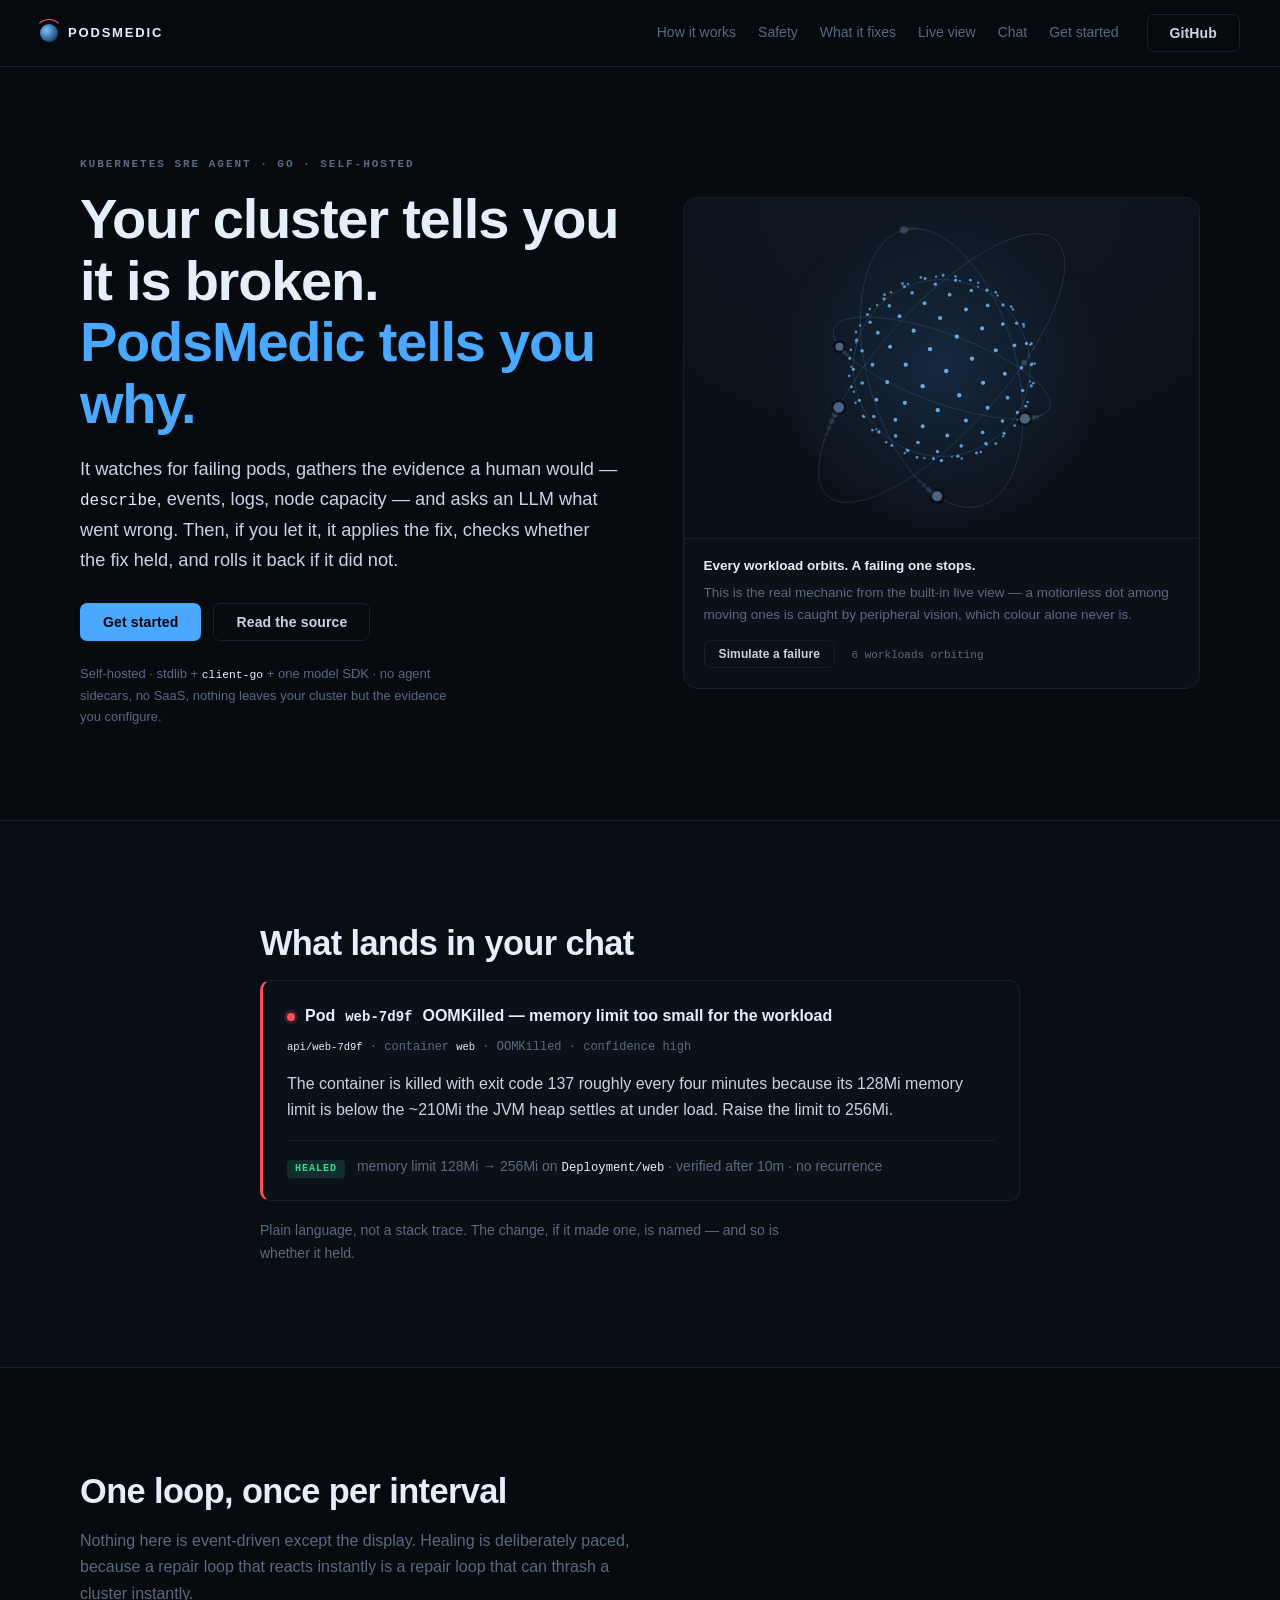
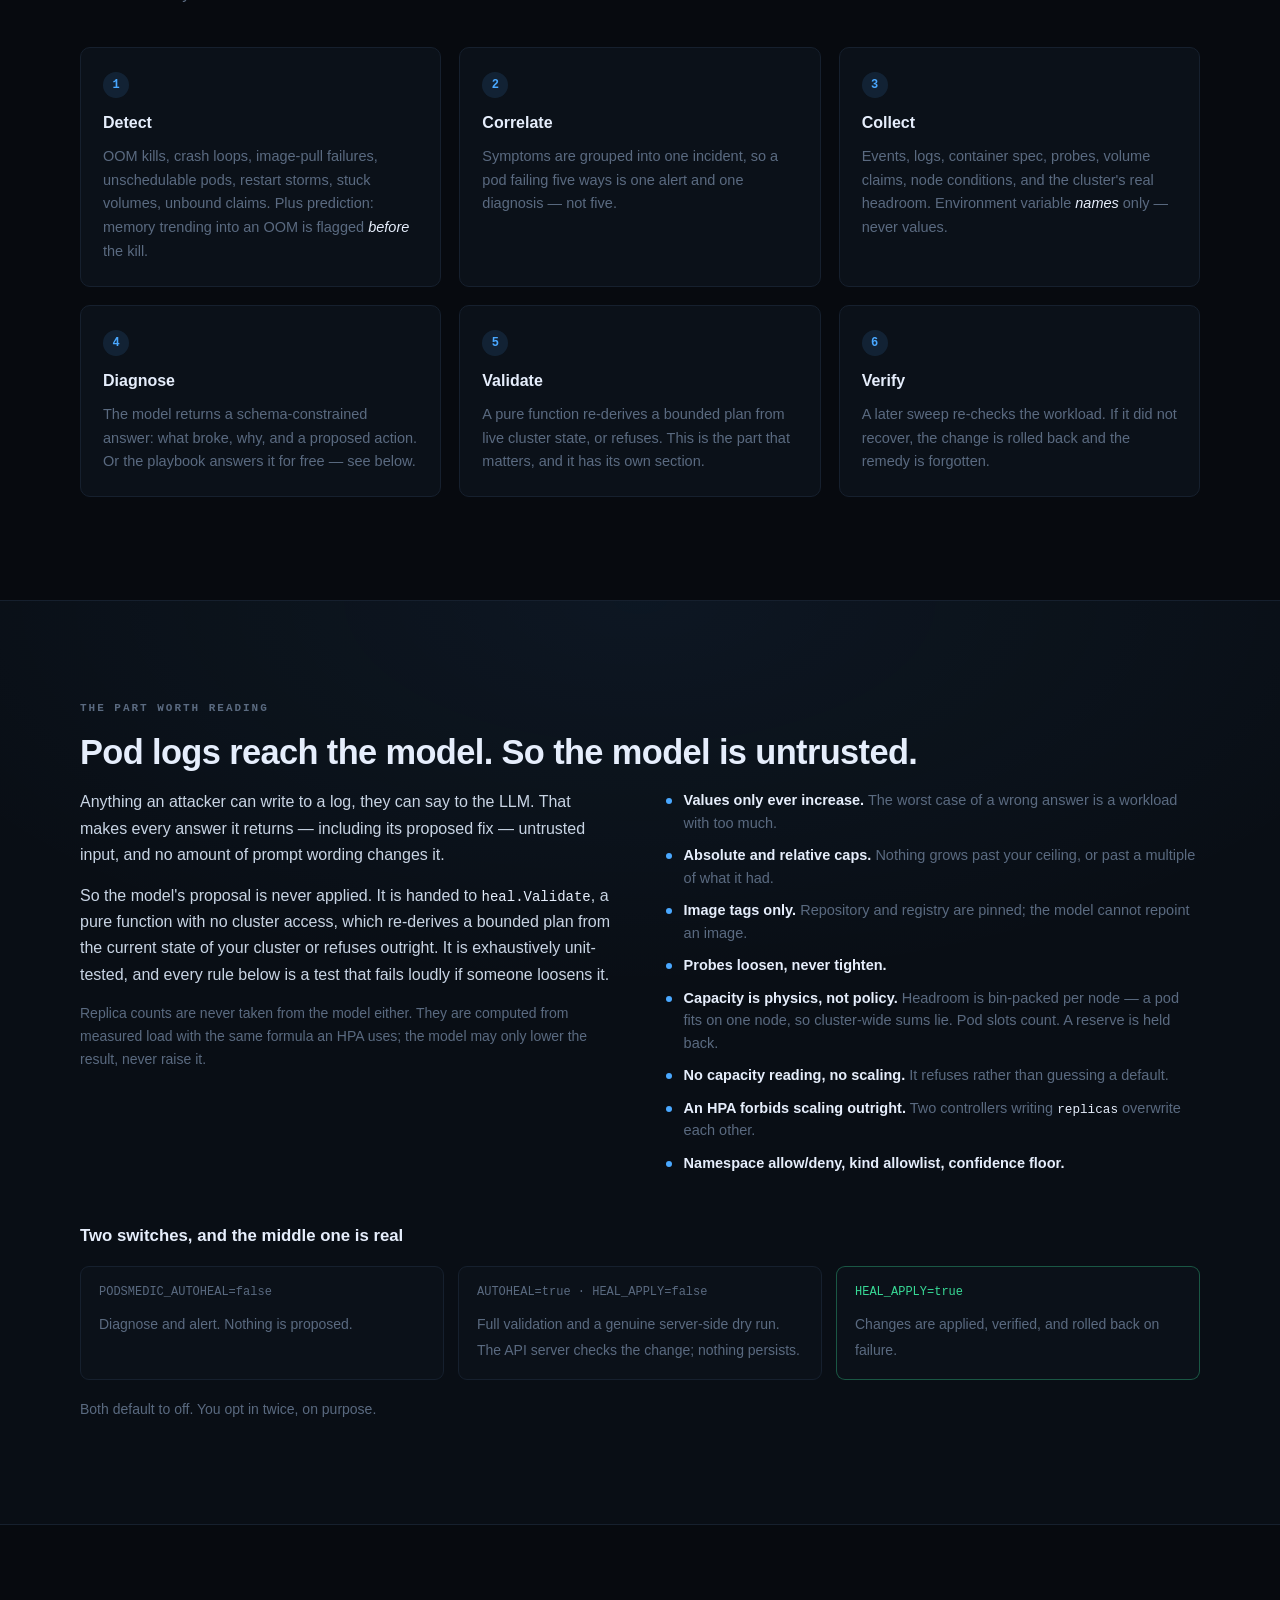
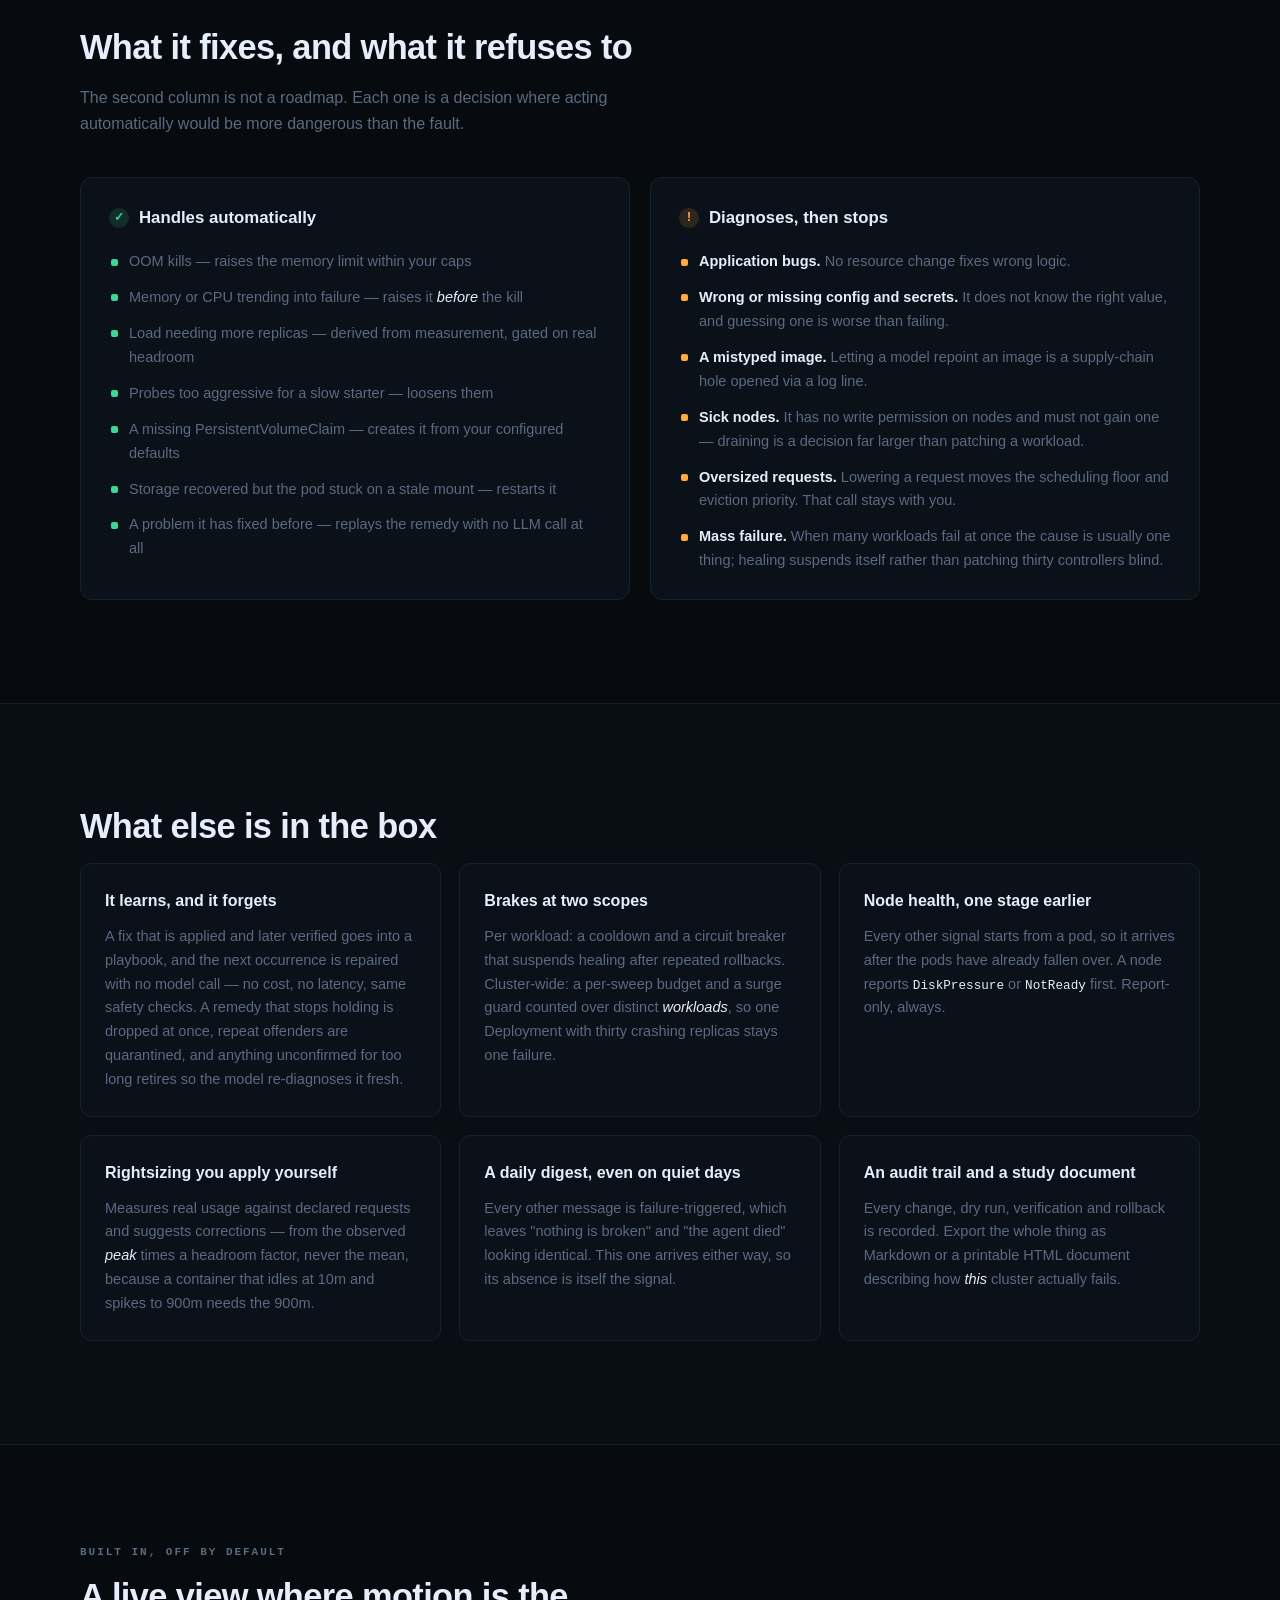
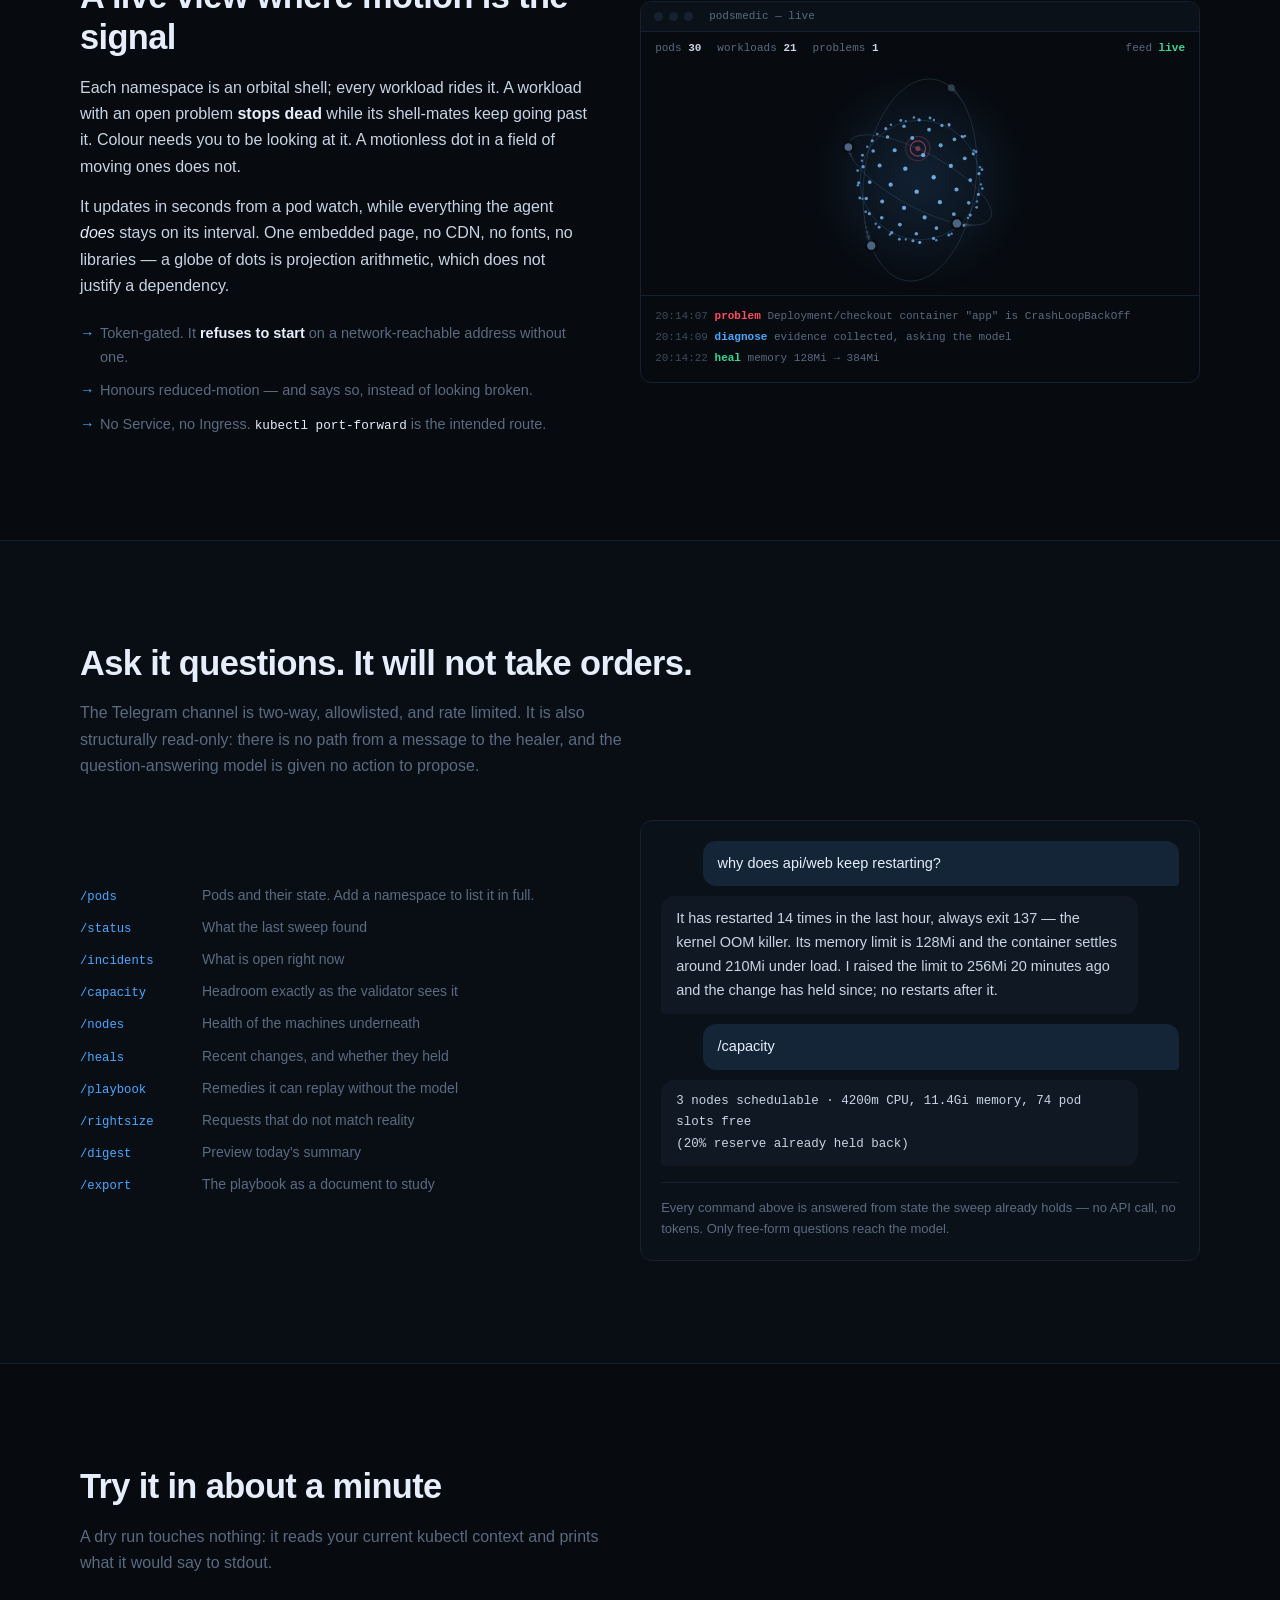
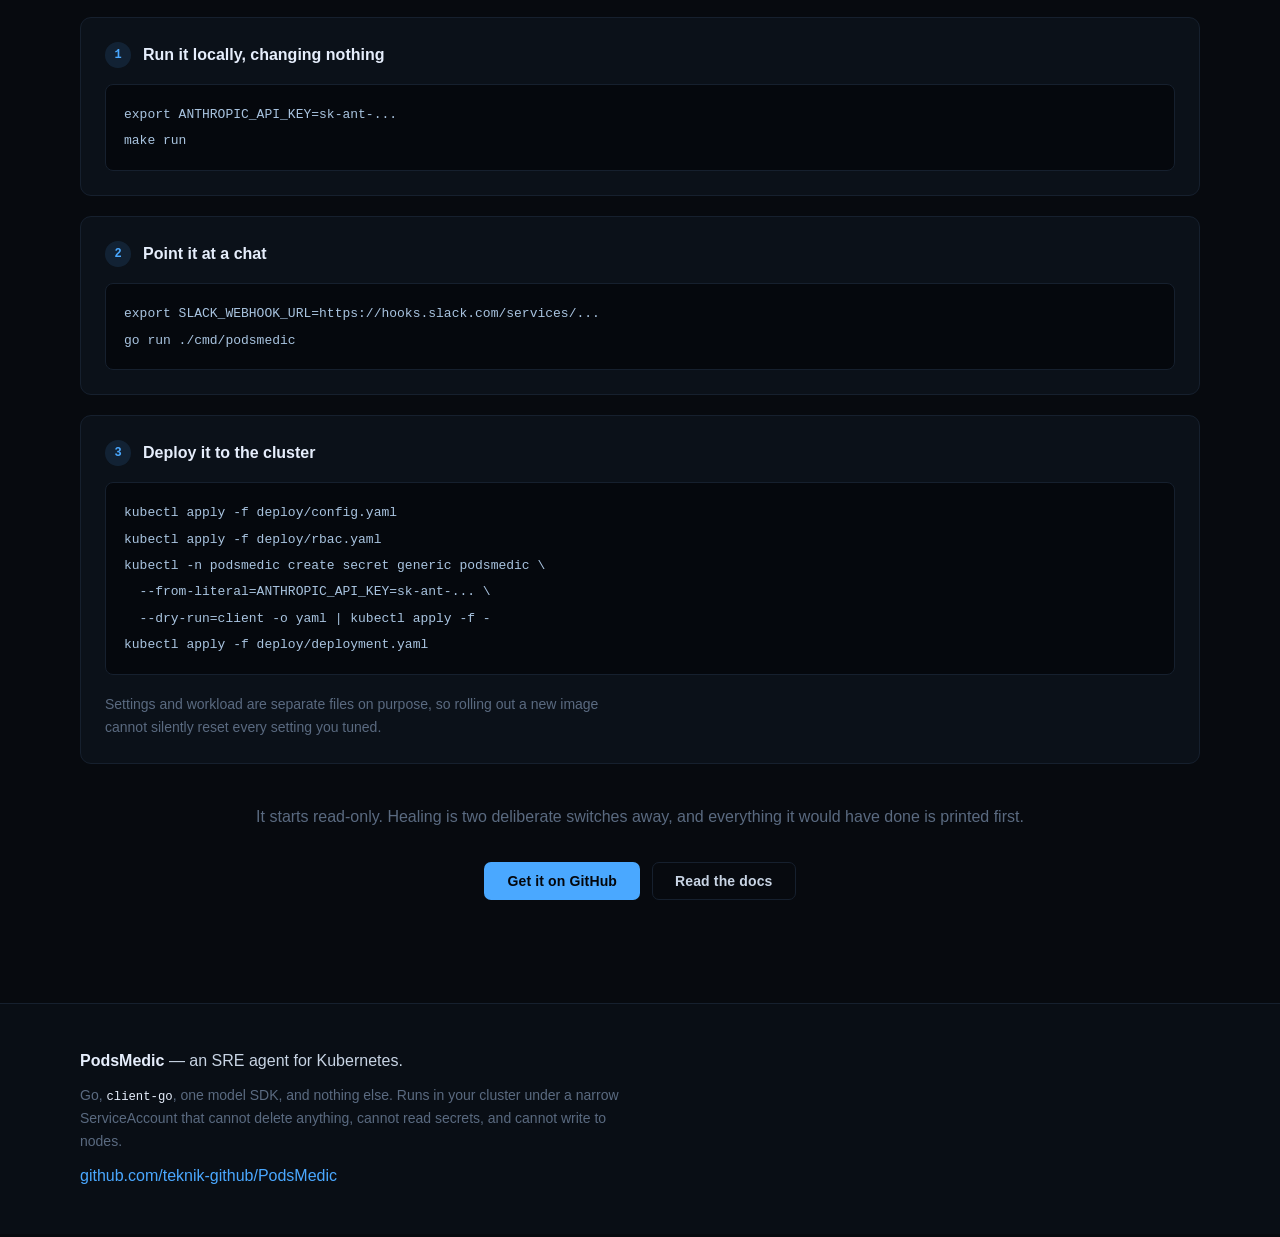
==== docs/index.html @ 03f347d6 "Add a standalone landing page under docs/ Plain index.html + styles.css + app.js. No build step, no " ====
<!doctype html>
<html lang="en">
<head>
<meta charset="utf-8">
<meta name="viewport" content="width=device-width, initial-scale=1">
<title>PodsMedic — an SRE agent that diagnoses and heals failing pods</title>
<meta name="description" content="PodsMedic watches a Kubernetes cluster, gathers the evidence a human would, asks an LLM what went wrong, and applies bounded, verified, reversible fixes — behind a safety boundary that treats every model answer as untrusted input.">
<meta name="color-scheme" content="dark">

<meta property="og:type" content="website">
<meta property="og:title" content="PodsMedic — an SRE agent for Kubernetes">
<meta property="og:description" content="Diagnoses failing pods with an LLM, then applies only the fixes a pure validator can re-derive from live cluster state. Verified, reversible, and bounded by real capacity.">
<meta property="og:url" content="https://github.com/teknik-github/PodsMedic">

<link rel="icon" href="data:image/svg+xml,<svg xmlns='http://www.w3.org/2000/svg' viewBox='0 0 32 32'><circle cx='16' cy='16' r='7' fill='%234aa8ff'/><circle cx='27' cy='9' r='3' fill='%23ff4d5e'/></svg>">
<link rel="stylesheet" href="styles.css">
</head>
<body>

<a class="skip" href="#main">Skip to content</a>

<header class="site" id="top">
  <a class="brand" href="#top" aria-label="PodsMedic home">
    <span class="brand-mark" aria-hidden="true"></span>
    <span class="brand-name">PodsMedic</span>
  </a>
  <nav class="site-nav" aria-label="Sections">
    <a href="#how">How it works</a>
    <a href="#trust">Safety</a>
    <a href="#scope">What it fixes</a>
    <a href="#view">Live view</a>
    <a href="#chat">Chat</a>
    <a href="#start">Get started</a>
  </nav>
  <a class="btn btn-ghost nav-cta" href="https://github.com/teknik-github/PodsMedic">GitHub</a>
  <button class="nav-toggle" id="nav-toggle" aria-expanded="false" aria-controls="site-nav-mobile">
    <span class="sr-only">Menu</span>
    <span class="bars" aria-hidden="true"></span>
  </button>
</header>

<nav class="site-nav-mobile" id="site-nav-mobile" aria-label="Sections" hidden>
  <a href="#how">How it works</a>
  <a href="#trust">Safety</a>
  <a href="#scope">What it fixes</a>
  <a href="#view">Live view</a>
  <a href="#chat">Chat</a>
  <a href="#start">Get started</a>
  <a href="https://github.com/teknik-github/PodsMedic">GitHub</a>
</nav>

<main id="main">

  <!-- ── hero ──────────────────────────────────────────────────────────── -->
  <section class="hero">
    <div class="hero-copy">
      <p class="eyebrow">Kubernetes SRE agent · Go · self-hosted</p>
      <h1>Your cluster tells you it is broken.<br><span class="accent">PodsMedic tells you why.</span></h1>
      <p class="lede">
        It watches for failing pods, gathers the evidence a human would —
        <code>describe</code>, events, logs, node capacity — and asks an LLM what went wrong.
        Then, if you let it, it applies the fix, checks whether the fix held, and rolls it
        back if it did not.
      </p>
      <div class="cta-row">
        <a class="btn btn-primary" href="#start">Get started</a>
        <a class="btn btn-ghost" href="https://github.com/teknik-github/PodsMedic">Read the source</a>
      </div>
      <p class="fineprint">
        Self-hosted · stdlib + <code>client-go</code> + one model SDK · no agent sidecars,
        no SaaS, nothing leaves your cluster but the evidence you configure.
      </p>
    </div>

    <figure class="hero-demo">
      <canvas id="orbit" aria-hidden="true"></canvas>
      <figcaption>
        <p class="demo-caption">
          <strong>Every workload orbits. A failing one stops.</strong>
          This is the real mechanic from the built-in live view — a motionless dot among
          moving ones is caught by peripheral vision, which colour alone never is.
        </p>
        <button class="btn btn-small" id="crash-btn" type="button">Simulate a failure</button>
        <span class="demo-status" id="demo-status" role="status">3 workloads orbiting</span>
      </figcaption>
    </figure>
  </section>

  <!-- ── sample alert ──────────────────────────────────────────────────── -->
  <section class="band" id="alert-band">
    <div class="wrap narrow">
      <h2 class="section-title">What lands in your chat</h2>
      <div class="alert-card reveal">
        <p class="alert-head"><span class="dot" aria-hidden="true"></span>
          Pod <code>web-7d9f</code> OOMKilled — memory limit too small for the workload</p>
        <p class="alert-meta"><code>api/web-7d9f</code> · container <code>web</code> · OOMKilled · confidence high</p>
        <p class="alert-body">
          The container is killed with exit code 137 roughly every four minutes because its
          128Mi memory limit is below the ~210Mi the JVM heap settles at under load.
          Raise the limit to 256Mi.
        </p>
        <p class="alert-action"><span class="tag tag-heal">healed</span>
          memory limit 128Mi → 256Mi on <code>Deployment/web</code> · verified after 10m · no recurrence</p>
      </div>
      <p class="aside">
        Plain language, not a stack trace. The change, if it made one, is named — and so is
        whether it held.
      </p>
    </div>
  </section>

  <!-- ── pipeline ──────────────────────────────────────────────────────── -->
  <section class="wrap" id="how">
    <h2 class="section-title">One loop, once per interval</h2>
    <p class="section-lede">
      Nothing here is event-driven except the display. Healing is deliberately paced, because
      a repair loop that reacts instantly is a repair loop that can thrash a cluster instantly.
    </p>

    <ol class="pipeline">
      <li class="reveal"><span class="step">1</span>
        <h3>Detect</h3>
        <p>OOM kills, crash loops, image-pull failures, unschedulable pods, restart storms,
           stuck volumes, unbound claims. Plus prediction: memory trending into an OOM is
           flagged <em>before</em> the kill.</p></li>
      <li class="reveal"><span class="step">2</span>
        <h3>Correlate</h3>
        <p>Symptoms are grouped into one incident, so a pod failing five ways is one alert
           and one diagnosis — not five.</p></li>
      <li class="reveal"><span class="step">3</span>
        <h3>Collect</h3>
        <p>Events, logs, container spec, probes, volume claims, node conditions, and the
           cluster's real headroom. Environment variable <em>names</em> only — never values.</p></li>
      <li class="reveal"><span class="step">4</span>
        <h3>Diagnose</h3>
        <p>The model returns a schema-constrained answer: what broke, why, and a proposed
           action. Or the playbook answers it for free — see below.</p></li>
      <li class="reveal"><span class="step">5</span>
        <h3>Validate</h3>
        <p>A pure function re-derives a bounded plan from live cluster state, or refuses.
           This is the part that matters, and it has its own section.</p></li>
      <li class="reveal"><span class="step">6</span>
        <h3>Verify</h3>
        <p>A later sweep re-checks the workload. If it did not recover, the change is rolled
           back and the remedy is forgotten.</p></li>
    </ol>
  </section>

  <!-- ── trust boundary ────────────────────────────────────────────────── -->
  <section class="band band-edge" id="trust">
    <div class="wrap">
      <p class="eyebrow">The part worth reading</p>
      <h2 class="section-title">Pod logs reach the model. So the model is untrusted.</h2>
      <div class="split">
        <div>
          <p>
            Anything an attacker can write to a log, they can say to the LLM. That makes every
            answer it returns — including its proposed fix — untrusted input, and no amount of
            prompt wording changes it.
          </p>
          <p>
            So the model's proposal is never applied. It is handed to
            <code>heal.Validate</code>, a pure function with no cluster access, which
            re-derives a bounded plan from the current state of your cluster or refuses
            outright. It is exhaustively unit-tested, and every rule below is a test that
            fails loudly if someone loosens it.
          </p>
          <p class="aside">
            Replica counts are never taken from the model either. They are computed from
            measured load with the same formula an HPA uses; the model may only lower the
            result, never raise it.
          </p>
        </div>
        <ul class="rules">
          <li><b>Values only ever increase.</b> The worst case of a wrong answer is a workload with too much.</li>
          <li><b>Absolute and relative caps.</b> Nothing grows past your ceiling, or past a multiple of what it had.</li>
          <li><b>Image tags only.</b> Repository and registry are pinned; the model cannot repoint an image.</li>
          <li><b>Probes loosen, never tighten.</b></li>
          <li><b>Capacity is physics, not policy.</b> Headroom is bin-packed per node — a pod fits on one node, so cluster-wide sums lie. Pod slots count. A reserve is held back.</li>
          <li><b>No capacity reading, no scaling.</b> It refuses rather than guessing a default.</li>
          <li><b>An HPA forbids scaling outright.</b> Two controllers writing <code>replicas</code> overwrite each other.</li>
          <li><b>Namespace allow/deny, kind allowlist, confidence floor.</b></li>
        </ul>
      </div>

      <div class="switches reveal">
        <h3>Two switches, and the middle one is real</h3>
        <div class="switch-row">
          <div class="switch"><code>PODSMEDIC_AUTOHEAL=false</code><span>Diagnose and alert. Nothing is proposed.</span></div>
          <div class="switch"><code>AUTOHEAL=true · HEAL_APPLY=false</code><span>Full validation and a genuine server-side dry run. The API server checks the change; nothing persists.</span></div>
          <div class="switch on"><code>HEAL_APPLY=true</code><span>Changes are applied, verified, and rolled back on failure.</span></div>
        </div>
        <p class="aside">Both default to off. You opt in twice, on purpose.</p>
      </div>
    </div>
  </section>

  <!-- ── scope ─────────────────────────────────────────────────────────── -->
  <section class="wrap" id="scope">
    <h2 class="section-title">What it fixes, and what it refuses to</h2>
    <p class="section-lede">
      The second column is not a roadmap. Each one is a decision where acting automatically
      would be more dangerous than the fault.
    </p>
    <div class="scope">
      <div class="scope-col reveal">
        <h3><span class="tick" aria-hidden="true"></span>Handles automatically</h3>
        <ul>
          <li>OOM kills — raises the memory limit within your caps</li>
          <li>Memory or CPU trending into failure — raises it <em>before</em> the kill</li>
          <li>Load needing more replicas — derived from measurement, gated on real headroom</li>
          <li>Probes too aggressive for a slow starter — loosens them</li>
          <li>A missing PersistentVolumeClaim — creates it from your configured defaults</li>
          <li>Storage recovered but the pod stuck on a stale mount — restarts it</li>
          <li>A problem it has fixed before — replays the remedy with no LLM call at all</li>
        </ul>
      </div>
      <div class="scope-col reveal">
        <h3><span class="cross" aria-hidden="true"></span>Diagnoses, then stops</h3>
        <ul>
          <li><b>Application bugs.</b> No resource change fixes wrong logic.</li>
          <li><b>Wrong or missing config and secrets.</b> It does not know the right value, and guessing one is worse than failing.</li>
          <li><b>A mistyped image.</b> Letting a model repoint an image is a supply-chain hole opened via a log line.</li>
          <li><b>Sick nodes.</b> It has no write permission on nodes and must not gain one — draining is a decision far larger than patching a workload.</li>
          <li><b>Oversized requests.</b> Lowering a request moves the scheduling floor and eviction priority. That call stays with you.</li>
          <li><b>Mass failure.</b> When many workloads fail at once the cause is usually one thing; healing suspends itself rather than patching thirty controllers blind.</li>
        </ul>
      </div>
    </div>
  </section>

  <!-- ── features ──────────────────────────────────────────────────────── -->
  <section class="band" id="features">
    <div class="wrap">
      <h2 class="section-title">What else is in the box</h2>
      <div class="grid">
        <article class="card reveal">
          <h3>It learns, and it forgets</h3>
          <p>A fix that is applied and later verified goes into a playbook, and the next
             occurrence is repaired with no model call — no cost, no latency, same safety
             checks. A remedy that stops holding is dropped at once, repeat offenders are
             quarantined, and anything unconfirmed for too long retires so the model
             re-diagnoses it fresh.</p>
        </article>
        <article class="card reveal">
          <h3>Brakes at two scopes</h3>
          <p>Per workload: a cooldown and a circuit breaker that suspends healing after
             repeated rollbacks. Cluster-wide: a per-sweep budget and a surge guard counted
             over distinct <em>workloads</em>, so one Deployment with thirty crashing replicas
             stays one failure.</p>
        </article>
        <article class="card reveal">
          <h3>Node health, one stage earlier</h3>
          <p>Every other signal starts from a pod, so it arrives after the pods have already
             fallen over. A node reports <code>DiskPressure</code> or <code>NotReady</code>
             first. Report-only, always.</p>
        </article>
        <article class="card reveal">
          <h3>Rightsizing you apply yourself</h3>
          <p>Measures real usage against declared requests and suggests corrections — from the
             observed <em>peak</em> times a headroom factor, never the mean, because a container
             that idles at 10m and spikes to 900m needs the 900m.</p>
        </article>
        <article class="card reveal">
          <h3>A daily digest, even on quiet days</h3>
          <p>Every other message is failure-triggered, which leaves "nothing is broken" and
             "the agent died" looking identical. This one arrives either way, so its absence
             is itself the signal.</p>
        </article>
        <article class="card reveal">
          <h3>An audit trail and a study document</h3>
          <p>Every change, dry run, verification and rollback is recorded. Export the whole
             thing as Markdown or a printable HTML document describing how <em>this</em>
             cluster actually fails.</p>
        </article>
      </div>
    </div>
  </section>

  <!-- ── live view ─────────────────────────────────────────────────────── -->
  <section class="wrap" id="view">
    <div class="split split-wide">
      <div>
        <p class="eyebrow">Built in, off by default</p>
        <h2 class="section-title">A live view where motion is the signal</h2>
        <p>
          Each namespace is an orbital shell; every workload rides it. A workload with an open
          problem <b>stops dead</b> while its shell-mates keep going past it. Colour needs you
          to be looking at it. A motionless dot in a field of moving ones does not.
        </p>
        <p>
          It updates in seconds from a pod watch, while everything the agent <em>does</em> stays
          on its interval. One embedded page, no CDN, no fonts, no libraries — a globe of dots
          is projection arithmetic, which does not justify a dependency.
        </p>
        <ul class="ticks">
          <li>Token-gated. It <b>refuses to start</b> on a network-reachable address without one.</li>
          <li>Honours reduced-motion — and says so, instead of looking broken.</li>
          <li>No Service, no Ingress. <code>kubectl port-forward</code> is the intended route.</li>
        </ul>
      </div>
      <div class="view-shot reveal" aria-hidden="true">
        <div class="shot-chrome"><span></span><span></span><span></span>
          <em>podsmedic — live</em></div>
        <div class="shot-body">
          <div class="shot-stats">
            <span>pods <b>30</b></span><span>workloads <b>21</b></span>
            <span>problems <b>1</b></span><span class="shot-live">feed <b>live</b></span>
          </div>
          <canvas id="orbit-shot"></canvas>
          <div class="shot-feed">
            <div><i>20:14:07</i> <b class="c-problem">problem</b> Deployment/checkout container "app" is CrashLoopBackOff</div>
            <div><i>20:14:09</i> <b class="c-diagnose">diagnose</b> evidence collected, asking the model</div>
            <div><i>20:14:22</i> <b class="c-heal">heal</b> memory 128Mi → 384Mi</div>
          </div>
        </div>
      </div>
    </div>
  </section>

  <!-- ── chat ──────────────────────────────────────────────────────────── -->
  <section class="band" id="chat">
    <div class="wrap">
      <h2 class="section-title">Ask it questions. It will not take orders.</h2>
      <p class="section-lede">
        The Telegram channel is two-way, allowlisted, and rate limited. It is also
        structurally read-only: there is no path from a message to the healer, and the
        question-answering model is given no action to propose.
      </p>
      <div class="split split-wide">
        <ul class="commands">
          <li><code>/pods</code><span>Pods and their state. Add a namespace to list it in full.</span></li>
          <li><code>/status</code><span>What the last sweep found</span></li>
          <li><code>/incidents</code><span>What is open right now</span></li>
          <li><code>/capacity</code><span>Headroom exactly as the validator sees it</span></li>
          <li><code>/nodes</code><span>Health of the machines underneath</span></li>
          <li><code>/heals</code><span>Recent changes, and whether they held</span></li>
          <li><code>/playbook</code><span>Remedies it can replay without the model</span></li>
          <li><code>/rightsize</code><span>Requests that do not match reality</span></li>
          <li><code>/digest</code><span>Preview today's summary</span></li>
          <li><code>/export</code><span>The playbook as a document to study</span></li>
        </ul>
        <div class="chat-demo reveal">
          <div class="msg out">why does api/web keep restarting?</div>
          <div class="msg in">
            It has restarted 14 times in the last hour, always exit 137 — the kernel OOM
            killer. Its memory limit is 128Mi and the container settles around 210Mi under
            load. I raised the limit to 256Mi 20 minutes ago and the change has held since;
            no restarts after it.
          </div>
          <div class="msg out">/capacity</div>
          <div class="msg in mono">
            3 nodes schedulable · 4200m CPU, 11.4Gi memory, 74 pod slots free<br>
            (20% reserve already held back)
          </div>
          <p class="chat-note">Every command above is answered from state the sweep already
            holds — no API call, no tokens. Only free-form questions reach the model.</p>
        </div>
      </div>
    </div>
  </section>

  <!-- ── quickstart ────────────────────────────────────────────────────── -->
  <section class="wrap" id="start">
    <h2 class="section-title">Try it in about a minute</h2>
    <p class="section-lede">
      A dry run touches nothing: it reads your current kubectl context and prints what it
      would say to stdout.
    </p>

    <div class="steps">
      <div class="step-card reveal">
        <h3><span class="step">1</span>Run it locally, changing nothing</h3>
        <div class="code"><pre><code>export ANTHROPIC_API_KEY=sk-ant-...
make run</code></pre><button class="copy" type="button">Copy</button></div>
      </div>

      <div class="step-card reveal">
        <h3><span class="step">2</span>Point it at a chat</h3>
        <div class="code"><pre><code>export SLACK_WEBHOOK_URL=https://hooks.slack.com/services/...
go run ./cmd/podsmedic</code></pre><button class="copy" type="button">Copy</button></div>
      </div>

      <div class="step-card reveal">
        <h3><span class="step">3</span>Deploy it to the cluster</h3>
        <div class="code"><pre><code>kubectl apply -f deploy/config.yaml
kubectl apply -f deploy/rbac.yaml
kubectl -n podsmedic create secret generic podsmedic \
  --from-literal=ANTHROPIC_API_KEY=sk-ant-... \
  --dry-run=client -o yaml | kubectl apply -f -
kubectl apply -f deploy/deployment.yaml</code></pre><button class="copy" type="button">Copy</button></div>
        <p class="aside">
          Settings and workload are separate files on purpose, so rolling out a new image
          cannot silently reset every setting you tuned.
        </p>
      </div>
    </div>

    <p class="closing">
      It starts read-only. Healing is two deliberate switches away, and everything it would
      have done is printed first.
    </p>
    <div class="cta-row center">
      <a class="btn btn-primary" href="https://github.com/teknik-github/PodsMedic">Get it on GitHub</a>
      <a class="btn btn-ghost" href="https://github.com/teknik-github/PodsMedic#readme">Read the docs</a>
    </div>
  </section>
</main>

<footer class="site-footer">
  <div class="wrap footer-inner">
    <p><b>PodsMedic</b> — an SRE agent for Kubernetes.</p>
    <p class="dim">
      Go, <code>client-go</code>, one model SDK, and nothing else. Runs in your cluster under a
      narrow ServiceAccount that cannot delete anything, cannot read secrets, and cannot write
      to nodes.
    </p>
    <p><a href="https://github.com/teknik-github/PodsMedic">github.com/teknik-github/PodsMedic</a></p>
  </div>
</footer>

<script src="app.js"></script>
</body>
</html>
---- docs/styles.css ----
/* PodsMedic — landing page.
 *
 * The palette is lifted from the product's own live view rather than invented
 * for marketing: the page and the thing it describes should look like the same
 * object. Colours carry meaning there (red = failing, green = healed, blue =
 * podsmedic acting), so they carry the same meaning here.
 *
 * No web fonts and no external anything. The project's own stance is that a
 * page should fetch nothing, and a landing page that breaks behind a corporate
 * proxy promotes nothing. */

:root {
  --bg:        #070a0f;
  --bg-raised: #0b1119;
  --bg-band:   #090e15;
  --ink:       #c8d4e4;
  --ink-bright:#e6eefc;
  --dim:       #5a6a80;
  --rule:      #16202e;

  --problem:  #ff4d5e;
  --restart:  #ffab3d;
  --recovery: #38d996;
  --diagnose: #4aa8ff;

  --mono: ui-monospace, SFMono-Regular, Menlo, Consolas, "Liberation Mono", monospace;
  --sans: -apple-system, BlinkMacSystemFont, "Segoe UI", Roboto, Helvetica, Arial, sans-serif;

  --wrap: 1120px;
  --gap: clamp(56px, 8vw, 104px);
}

*, *::before, *::after { box-sizing: border-box; }
* { margin: 0; }

html { scroll-behavior: smooth; scroll-padding-top: 84px; }
@media (prefers-reduced-motion: reduce) {
  html { scroll-behavior: auto; }
  *, *::before, *::after {
    animation-duration: .001ms !important;
    transition-duration: .001ms !important;
  }
}

body {
  background: var(--bg);
  color: var(--ink);
  font: 16px/1.65 var(--sans);
  -webkit-font-smoothing: antialiased;
  overflow-x: hidden;
}

a { color: var(--diagnose); text-decoration: none; }
a:hover { text-decoration: underline; }
code { font-family: var(--mono); font-size: .875em; color: var(--ink-bright); }
b, strong { color: var(--ink-bright); font-weight: 600; }
em { color: var(--ink-bright); font-style: italic; }

:focus-visible { outline: 2px solid var(--diagnose); outline-offset: 3px; border-radius: 3px; }

.sr-only, .skip {
  position: absolute; width: 1px; height: 1px; overflow: hidden;
  clip: rect(0 0 0 0); white-space: nowrap;
}
.skip:focus {
  position: fixed; top: 10px; left: 10px; width: auto; height: auto; clip: auto;
  background: var(--diagnose); color: #04070c; padding: 10px 16px; border-radius: 6px; z-index: 100;
}

/* A grid or flex item defaults to min-width:auto, which means "never shrink
   below my content's intrinsic width". One <pre> holding a long kubectl command
   is therefore enough to push the whole page sideways — measured at 390px wide,
   the step cards were 564px and the document scrolled 194px horizontally. */
.steps > *, .split > *, .grid > *, .scope > *, .pipeline > li,
.switch-row > *, .hero > * { min-width: 0; }

.wrap { width: min(var(--wrap), 100% - 2.5rem); margin-inline: auto; }
.wrap.narrow { max-width: 760px; }
main > section { padding-block: var(--gap); }

/* ── header ─────────────────────────────────────────────────────────────── */
.site {
  position: sticky; top: 0; z-index: 50;
  display: flex; align-items: center; gap: 28px;
  padding: 14px clamp(1.25rem, 4vw, 2.5rem);
  background: rgba(7, 10, 15, .82);
  backdrop-filter: blur(12px);
  border-bottom: 1px solid var(--rule);
}
.brand { display: flex; align-items: center; gap: 10px; color: var(--ink-bright); }
.brand:hover { text-decoration: none; }
.brand-name { font-weight: 600; letter-spacing: .14em; text-transform: uppercase; font-size: 13px; }
.brand-mark {
  width: 18px; height: 18px; border-radius: 50%; position: relative;
  background: radial-gradient(circle at 35% 35%, #7ec4ff, #1c4a7a 70%);
}
/* One orbiting particle in the logo. It is the product's whole idea in 18px. */
.brand-mark::after {
  content: ""; position: absolute; inset: -5px;
  border-radius: 50%; border: 1px solid transparent; border-top-color: var(--problem);
  animation: spin 3.2s linear infinite;
}
@keyframes spin { to { transform: rotate(360deg); } }

.site-nav { display: flex; gap: 22px; margin-left: auto; font-size: 14px; }
.site-nav a { color: var(--dim); }
.site-nav a:hover { color: var(--ink-bright); text-decoration: none; }
.nav-cta { padding: 7px 16px; font-size: 13px; }

.nav-toggle {
  display: none; margin-left: auto; background: none; border: 0; cursor: pointer;
  padding: 8px; color: var(--ink);
}
.bars, .bars::before, .bars::after {
  display: block; width: 20px; height: 2px; background: currentColor; border-radius: 2px;
}
.bars { position: relative; }
.bars::before, .bars::after { content: ""; position: absolute; }
.bars::before { top: -6px; } .bars::after { top: 6px; }

.site-nav-mobile {
  display: none; flex-direction: column; gap: 2px; padding: 8px clamp(1.25rem, 4vw, 2.5rem) 16px;
  border-bottom: 1px solid var(--rule); background: var(--bg-raised);
  position: sticky; top: 57px; z-index: 49;
}
.site-nav-mobile a { color: var(--ink); padding: 10px 0; border-bottom: 1px solid var(--rule); }
.site-nav-mobile a:last-child { border-bottom: 0; }

@media (max-width: 860px) {
  .site-nav, .nav-cta { display: none; }
  .nav-toggle { display: block; }
  .site-nav-mobile:not([hidden]) { display: flex; }
}

/* ── buttons ────────────────────────────────────────────────────────────── */
.btn {
  display: inline-block; padding: 11px 22px; border-radius: 7px;
  font: 600 14px/1 var(--sans); letter-spacing: .01em; cursor: pointer;
  border: 1px solid transparent; transition: transform .15s ease, background .15s ease, border-color .15s ease;
}
.btn:hover { text-decoration: none; transform: translateY(-1px); }
.btn-primary { background: var(--diagnose); color: #04070c; }
.btn-primary:hover { background: #6bb9ff; }
.btn-ghost { border-color: var(--rule); color: var(--ink); background: transparent; }
.btn-ghost:hover { border-color: var(--dim); color: var(--ink-bright); }
.btn-small { padding: 7px 14px; font-size: 12px; border: 1px solid var(--rule); color: var(--ink); background: transparent; }
.btn-small:hover { border-color: var(--dim); color: var(--ink-bright); }

.cta-row { display: flex; flex-wrap: wrap; gap: 12px; margin-top: 28px; }
.cta-row.center { justify-content: center; margin-top: 32px; }

/* ── typography helpers ─────────────────────────────────────────────────── */
.eyebrow {
  font: 600 11px/1 var(--mono); letter-spacing: .18em; text-transform: uppercase;
  color: var(--dim); margin-bottom: 18px;
}
h1 {
  font-size: clamp(2.1rem, 5.2vw, 3.5rem); line-height: 1.1;
  letter-spacing: -.022em; font-weight: 650; color: var(--ink-bright);
}
h1 .accent { color: var(--diagnose); }
.section-title {
  font-size: clamp(1.5rem, 3.2vw, 2.15rem); line-height: 1.2;
  letter-spacing: -.018em; font-weight: 640; color: var(--ink-bright); margin-bottom: 16px;
}
.section-lede { color: var(--dim); max-width: 62ch; margin-bottom: 40px; }
.lede { font-size: clamp(1rem, 1.6vw, 1.14rem); color: var(--ink); max-width: 56ch; margin-top: 20px; }
.aside { color: var(--dim); font-size: 14px; margin-top: 18px; max-width: 68ch; }
.fineprint { color: var(--dim); font-size: 13px; margin-top: 22px; max-width: 54ch; }
.closing { text-align: center; color: var(--dim); margin-top: 40px; }

/* ── hero ───────────────────────────────────────────────────────────────── */
.hero {
  display: grid; grid-template-columns: 1.02fr .98fr; gap: clamp(32px, 5vw, 64px);
  align-items: center;
  width: min(var(--wrap), 100% - 2.5rem); margin-inline: auto;
  padding-block: clamp(48px, 8vw, 92px);
}
@media (max-width: 940px) { .hero { grid-template-columns: 1fr; } }

.hero-demo {
  position: relative; border: 1px solid var(--rule); border-radius: 14px;
  background: radial-gradient(120% 90% at 50% 0%, #0d1620 0%, var(--bg-raised) 62%);
  overflow: hidden;
}
#orbit { display: block; width: 100%; height: 340px; }
.hero-demo figcaption { padding: 0 20px 20px; border-top: 1px solid var(--rule); padding-top: 16px; }
.demo-caption { font-size: 13.5px; color: var(--dim); margin-bottom: 14px; }
.demo-caption strong { display: block; color: var(--ink-bright); margin-bottom: 4px; }
.demo-status { font: 11px/1 var(--mono); color: var(--dim); margin-left: 12px; }

/* ── bands ──────────────────────────────────────────────────────────────── */
.band { background: var(--bg-band); border-block: 1px solid var(--rule); }
.band-edge { background:
  radial-gradient(90% 60% at 50% 0%, rgba(74,168,255,.06), transparent 70%), var(--bg-band); }

/* ── alert card ─────────────────────────────────────────────────────────── */
.alert-card {
  background: var(--bg-raised); border: 1px solid var(--rule);
  border-left: 3px solid var(--problem); border-radius: 10px; padding: 22px 24px;
}
.alert-head { font-weight: 600; color: var(--ink-bright); display: flex; gap: 10px; align-items: baseline; }
.alert-head .dot {
  width: 8px; height: 8px; border-radius: 50%; background: var(--problem); flex: none;
  box-shadow: 0 0 0 3px rgba(255,77,94,.18);
}
.alert-meta { font: 12px/1.6 var(--mono); color: var(--dim); margin: 8px 0 14px; }
.alert-body { color: var(--ink); }
.alert-action {
  margin-top: 16px; padding-top: 14px; border-top: 1px solid var(--rule);
  font-size: 14px; color: var(--dim);
}
.tag {
  display: inline-block; font: 600 10px/1 var(--mono); letter-spacing: .1em;
  text-transform: uppercase; padding: 4px 8px; border-radius: 4px; margin-right: 8px;
}
.tag-heal { background: rgba(56,217,150,.14); color: var(--recovery); }

/* ── pipeline ───────────────────────────────────────────────────────────── */
.pipeline { list-style: none; padding: 0; display: grid; gap: 18px; grid-template-columns: repeat(3, 1fr); }
@media (max-width: 900px) { .pipeline { grid-template-columns: repeat(2, 1fr); } }
@media (max-width: 620px) { .pipeline { grid-template-columns: 1fr; } }
.pipeline li {
  background: var(--bg-raised); border: 1px solid var(--rule); border-radius: 10px;
  padding: 22px; position: relative;
}
.pipeline h3 { font-size: 1rem; color: var(--ink-bright); margin: 12px 0 8px; }
.pipeline p { font-size: 14.5px; color: var(--dim); }
.step {
  display: inline-grid; place-items: center; width: 26px; height: 26px; border-radius: 50%;
  background: rgba(74,168,255,.12); color: var(--diagnose);
  font: 600 12px/1 var(--mono);
}

/* ── split layouts ──────────────────────────────────────────────────────── */
.split { display: grid; grid-template-columns: 1fr 1fr; gap: clamp(28px, 4vw, 56px); align-items: start; }
.split-wide { grid-template-columns: 1fr 1.1fr; align-items: center; }
@media (max-width: 900px) { .split, .split-wide { grid-template-columns: 1fr; } }
.split p + p { margin-top: 14px; }

.rules { list-style: none; padding: 0; display: grid; gap: 10px; }
.rules li {
  font-size: 14.5px; color: var(--dim); padding-left: 18px; position: relative; line-height: 1.55;
}
.rules li::before {
  content: ""; position: absolute; left: 0; top: .62em;
  width: 6px; height: 6px; border-radius: 50%; background: var(--diagnose);
}

.switches { margin-top: 48px; }
.switches h3 { font-size: 1.05rem; color: var(--ink-bright); margin-bottom: 16px; }
.switch-row { display: grid; grid-template-columns: repeat(3, 1fr); gap: 14px; }
@media (max-width: 820px) { .switch-row { grid-template-columns: 1fr; } }
.switch {
  border: 1px solid var(--rule); border-radius: 9px; padding: 16px 18px; background: var(--bg-raised);
}
.switch code { display: block; color: var(--dim); font-size: 12px; margin-bottom: 8px; word-break: break-word; }
.switch span { font-size: 14px; color: var(--dim); }
.switch.on { border-color: rgba(56,217,150,.35); }
.switch.on code { color: var(--recovery); }

/* ── scope ──────────────────────────────────────────────────────────────── */
.scope { display: grid; grid-template-columns: 1fr 1fr; gap: 20px; }
@media (max-width: 900px) { .scope { grid-template-columns: 1fr; } }
.scope-col { background: var(--bg-raised); border: 1px solid var(--rule); border-radius: 12px; padding: 26px 28px; }
.scope-col h3 { display: flex; align-items: center; gap: 10px; font-size: 1.05rem; color: var(--ink-bright); margin-bottom: 18px; }
.scope-col ul { list-style: none; padding: 0; display: grid; gap: 12px; }
.scope-col li { font-size: 14.5px; color: var(--dim); padding-left: 20px; position: relative; }
.scope-col li::before { content: ""; position: absolute; left: 2px; top: .58em; width: 7px; height: 7px; border-radius: 2px; }
.scope-col:first-child li::before { background: var(--recovery); }
.scope-col:last-child  li::before { background: var(--restart); }
.tick, .cross { width: 20px; height: 20px; border-radius: 50%; display: inline-grid; place-items: center; flex: none; position: relative; }
.tick  { background: rgba(56,217,150,.14); }
.cross { background: rgba(255,171,61,.14); }
.tick::before  { content: "✓"; color: var(--recovery); font-size: 12px; }
.cross::before { content: "!"; color: var(--restart); font-size: 12px; font-weight: 700; }

/* ── feature grid ───────────────────────────────────────────────────────── */
.grid { display: grid; grid-template-columns: repeat(3, 1fr); gap: 18px; }
@media (max-width: 940px) { .grid { grid-template-columns: repeat(2, 1fr); } }
@media (max-width: 640px) { .grid { grid-template-columns: 1fr; } }
.card {
  background: var(--bg-raised); border: 1px solid var(--rule); border-radius: 11px; padding: 24px;
  transition: border-color .18s ease, transform .18s ease;
}
.card:hover { border-color: #223247; transform: translateY(-2px); }
.card h3 { font-size: 1rem; color: var(--ink-bright); margin-bottom: 10px; }
.card p { font-size: 14.5px; color: var(--dim); }

/* ── live view mock ─────────────────────────────────────────────────────── */
.ticks { list-style: none; padding: 0; margin-top: 22px; display: grid; gap: 10px; }
.ticks li { font-size: 14.5px; color: var(--dim); padding-left: 20px; position: relative; }
.ticks li::before { content: "→"; position: absolute; left: 0; color: var(--diagnose); }

.view-shot { border: 1px solid var(--rule); border-radius: 11px; overflow: hidden; background: var(--bg); }
.shot-chrome {
  display: flex; align-items: center; gap: 6px; padding: 9px 13px;
  background: var(--bg-raised); border-bottom: 1px solid var(--rule);
}
.shot-chrome span { width: 9px; height: 9px; border-radius: 50%; background: var(--rule); }
.shot-chrome em { margin-left: 10px; font: 11px/1 var(--mono); color: var(--dim); font-style: normal; }
.shot-body { position: relative; }
.shot-stats {
  display: flex; gap: 16px; padding: 11px 14px; font: 11px/1 var(--mono); color: var(--dim);
  flex-wrap: wrap;
}
.shot-stats b { color: var(--ink); }
.shot-live { margin-left: auto; }
.shot-live b { color: var(--recovery); }
#orbit-shot { display: block; width: 100%; height: 230px; }
.shot-feed { padding: 10px 14px 14px; font: 11px/1.9 var(--mono); border-top: 1px solid var(--rule); }
.shot-feed div { white-space: nowrap; overflow: hidden; text-overflow: ellipsis; color: var(--dim); }
.shot-feed i { color: #3d4a5c; font-style: normal; }
.c-problem  { color: var(--problem); }
.c-diagnose { color: var(--diagnose); }
.c-heal     { color: var(--recovery); }

/* ── chat ───────────────────────────────────────────────────────────────── */
.commands { list-style: none; padding: 0; display: grid; gap: 9px; }
.commands li { display: grid; grid-template-columns: 108px 1fr; gap: 14px; align-items: baseline; font-size: 14px; }
.commands code { color: var(--diagnose); }
.commands span { color: var(--dim); }
@media (max-width: 560px) { .commands li { grid-template-columns: 1fr; gap: 2px; } }

.chat-demo { background: var(--bg-raised); border: 1px solid var(--rule); border-radius: 12px; padding: 20px; }
.msg { padding: 11px 15px; border-radius: 13px; font-size: 14.5px; margin-bottom: 10px; max-width: 92%; }
.msg.out { background: rgba(74,168,255,.13); color: var(--ink-bright); margin-left: auto; border-bottom-right-radius: 4px; }
.msg.in  { background: #101823; color: var(--ink); border-bottom-left-radius: 4px; }
.msg.mono { font: 12.5px/1.7 var(--mono); }
.chat-note { font-size: 13px; color: var(--dim); margin-top: 16px; padding-top: 14px; border-top: 1px solid var(--rule); }

/* ── quickstart ─────────────────────────────────────────────────────────── */
.steps { display: grid; gap: 20px; }
.step-card { background: var(--bg-raised); border: 1px solid var(--rule); border-radius: 11px; padding: 24px; }
.step-card h3 { display: flex; align-items: center; gap: 12px; font-size: 1rem; color: var(--ink-bright); margin-bottom: 16px; }
/* The button lives on the wrapper, not inside <pre>. Absolutely positioning it
   within a horizontally scrollable element anchors it to the scroll content, so
   it slides out of view the moment someone scrolls a long command. */
.code { position: relative; }
pre {
  background: #05080d; border: 1px solid var(--rule); border-radius: 8px;
  padding: 16px 18px; overflow-x: auto;
}
pre code { font-size: 13px; line-height: 1.75; color: #a9c4e0; white-space: pre; }
.copy {
  position: absolute; top: 10px; right: 10px; padding: 5px 11px; border-radius: 5px;
  border: 1px solid var(--rule); background: var(--bg-raised); color: var(--dim);
  font: 11px/1 var(--sans); cursor: pointer; opacity: 0; transition: opacity .15s ease;
}
.code:hover .copy, .copy:focus-visible { opacity: 1; }
.copy:hover { color: var(--ink-bright); border-color: var(--dim); }
.copy.done { color: var(--recovery); border-color: rgba(56,217,150,.4); opacity: 1; }
@media (hover: none) { .copy { opacity: 1; } }

/* ── footer ─────────────────────────────────────────────────────────────── */
.site-footer { border-top: 1px solid var(--rule); padding-block: 44px; background: var(--bg-band); }
.footer-inner { display: grid; gap: 10px; }
.footer-inner .dim { color: var(--dim); font-size: 14px; max-width: 70ch; }

/* ── reveal on scroll ───────────────────────────────────────────────────── */
.reveal { opacity: 0; transform: translateY(14px); transition: opacity .5s ease, transform .5s ease; }
.reveal.shown { opacity: 1; transform: none; }
@media (prefers-reduced-motion: reduce) { .reveal { opacity: 1; transform: none; } }
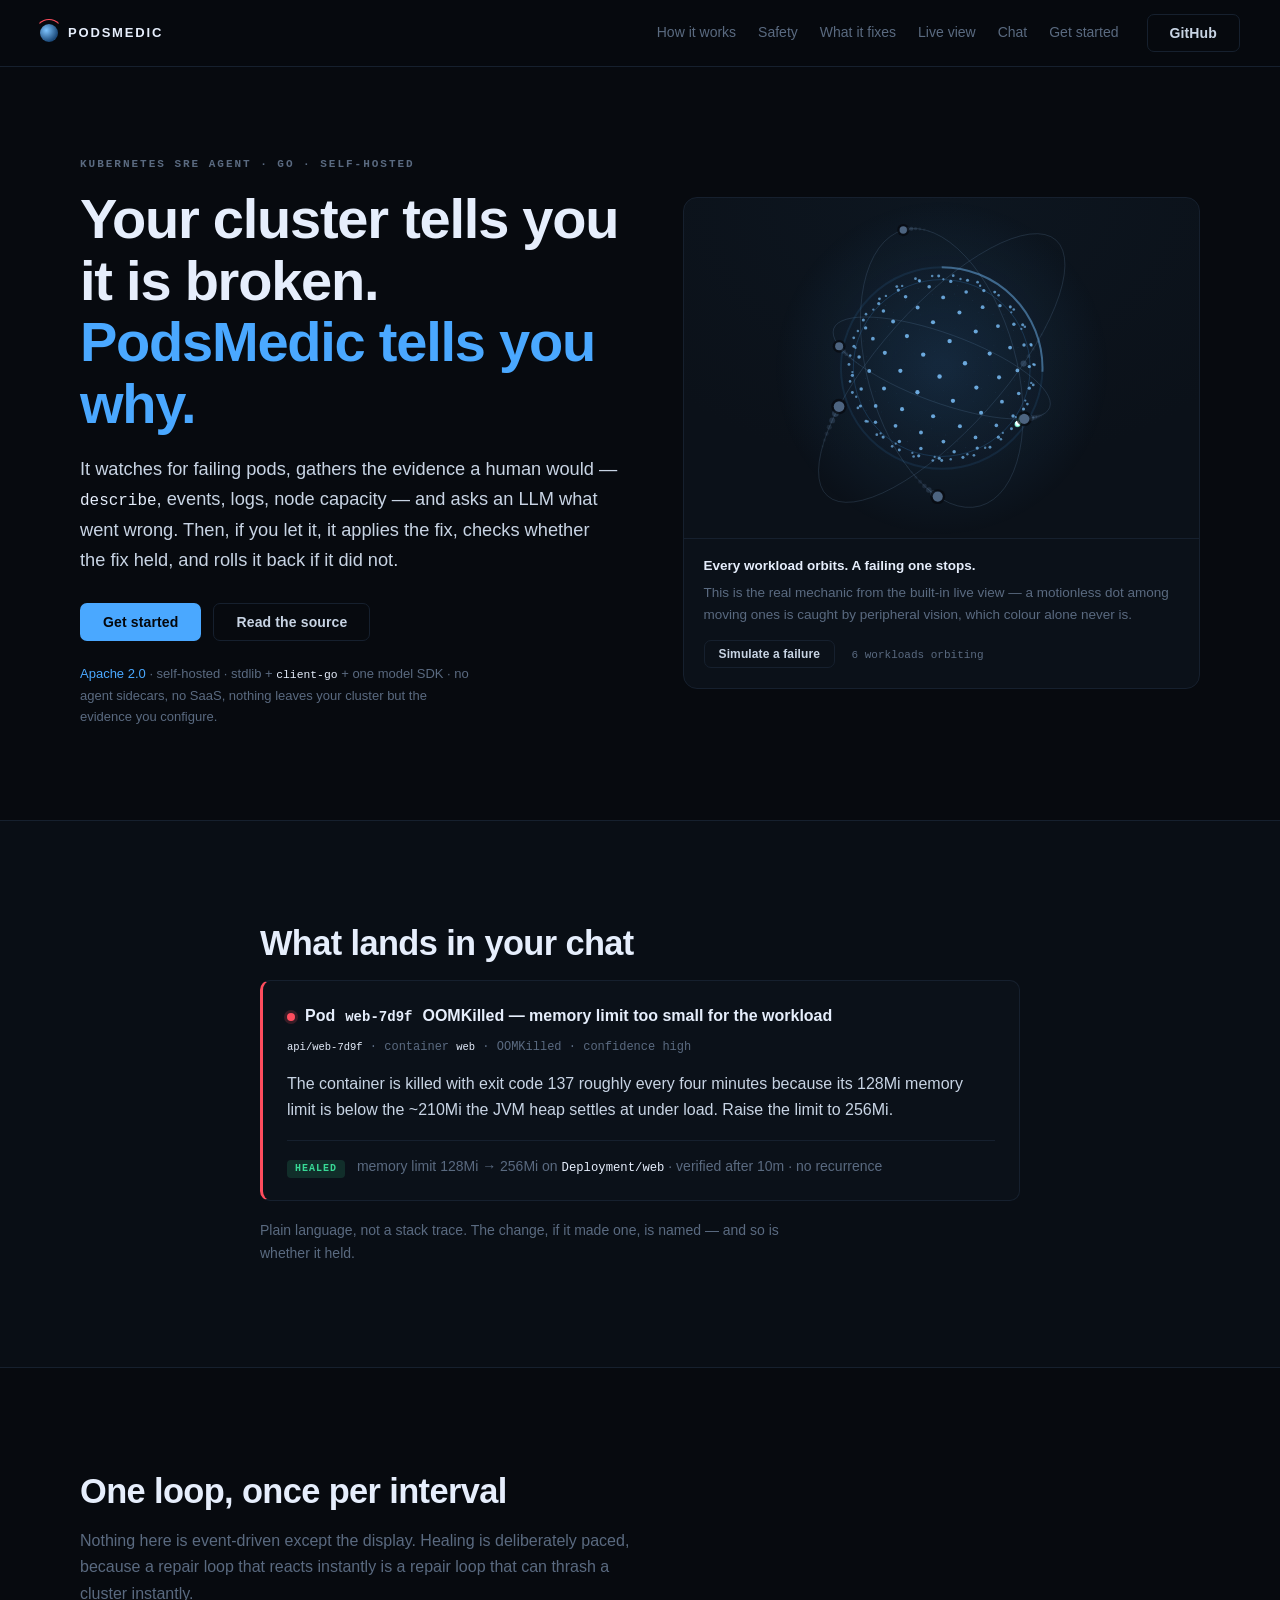
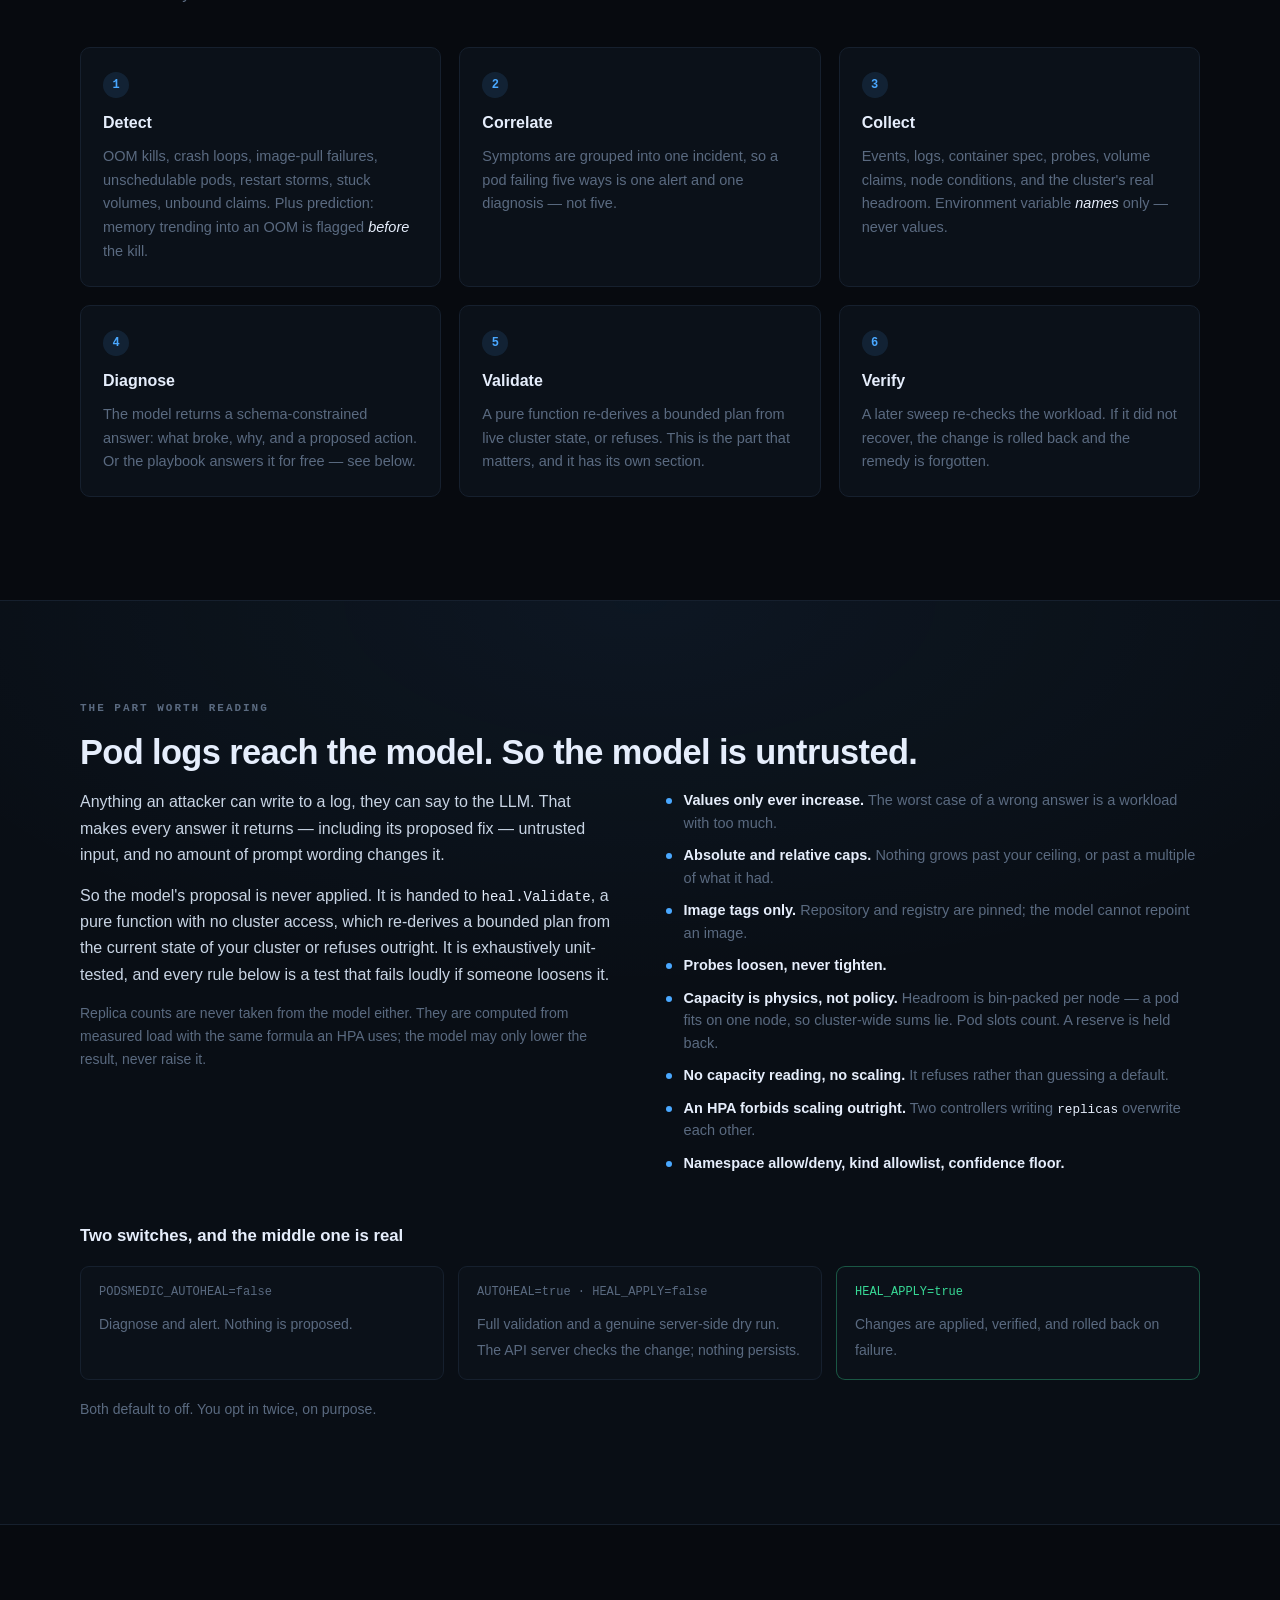
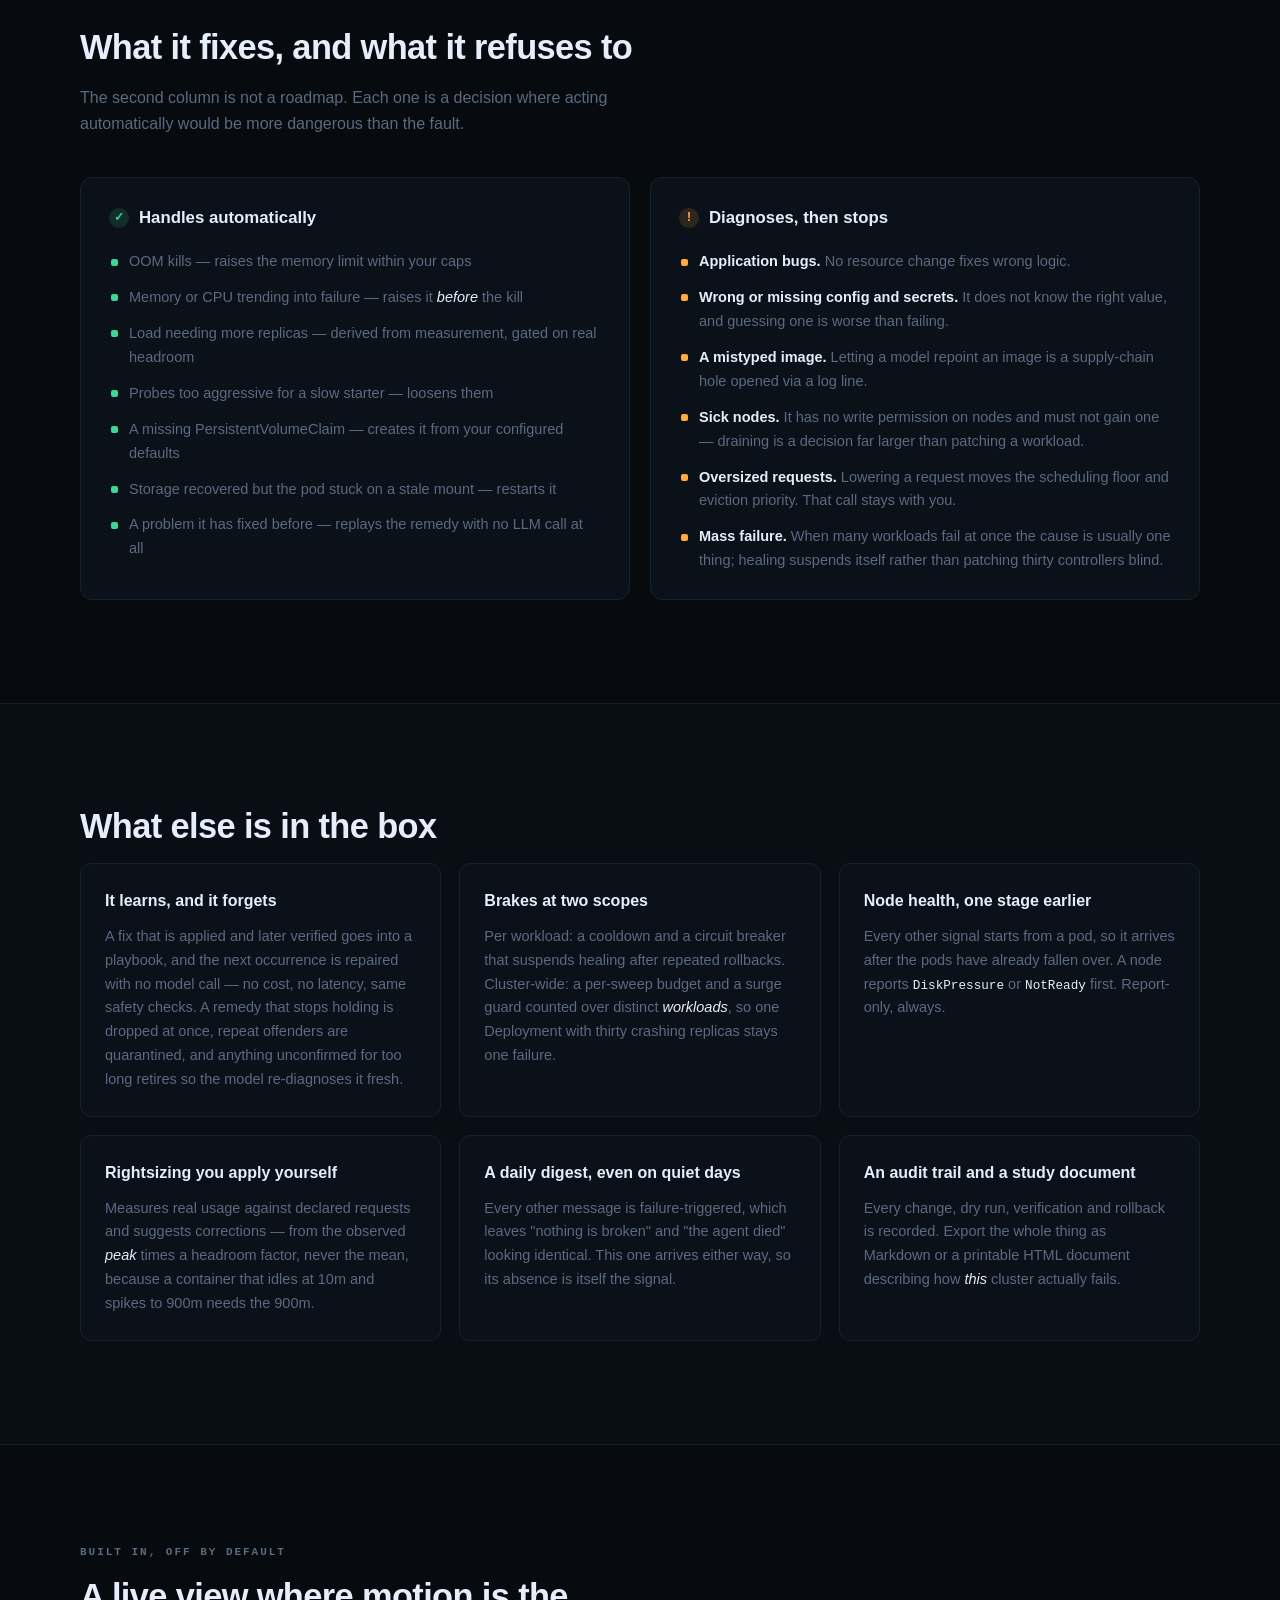
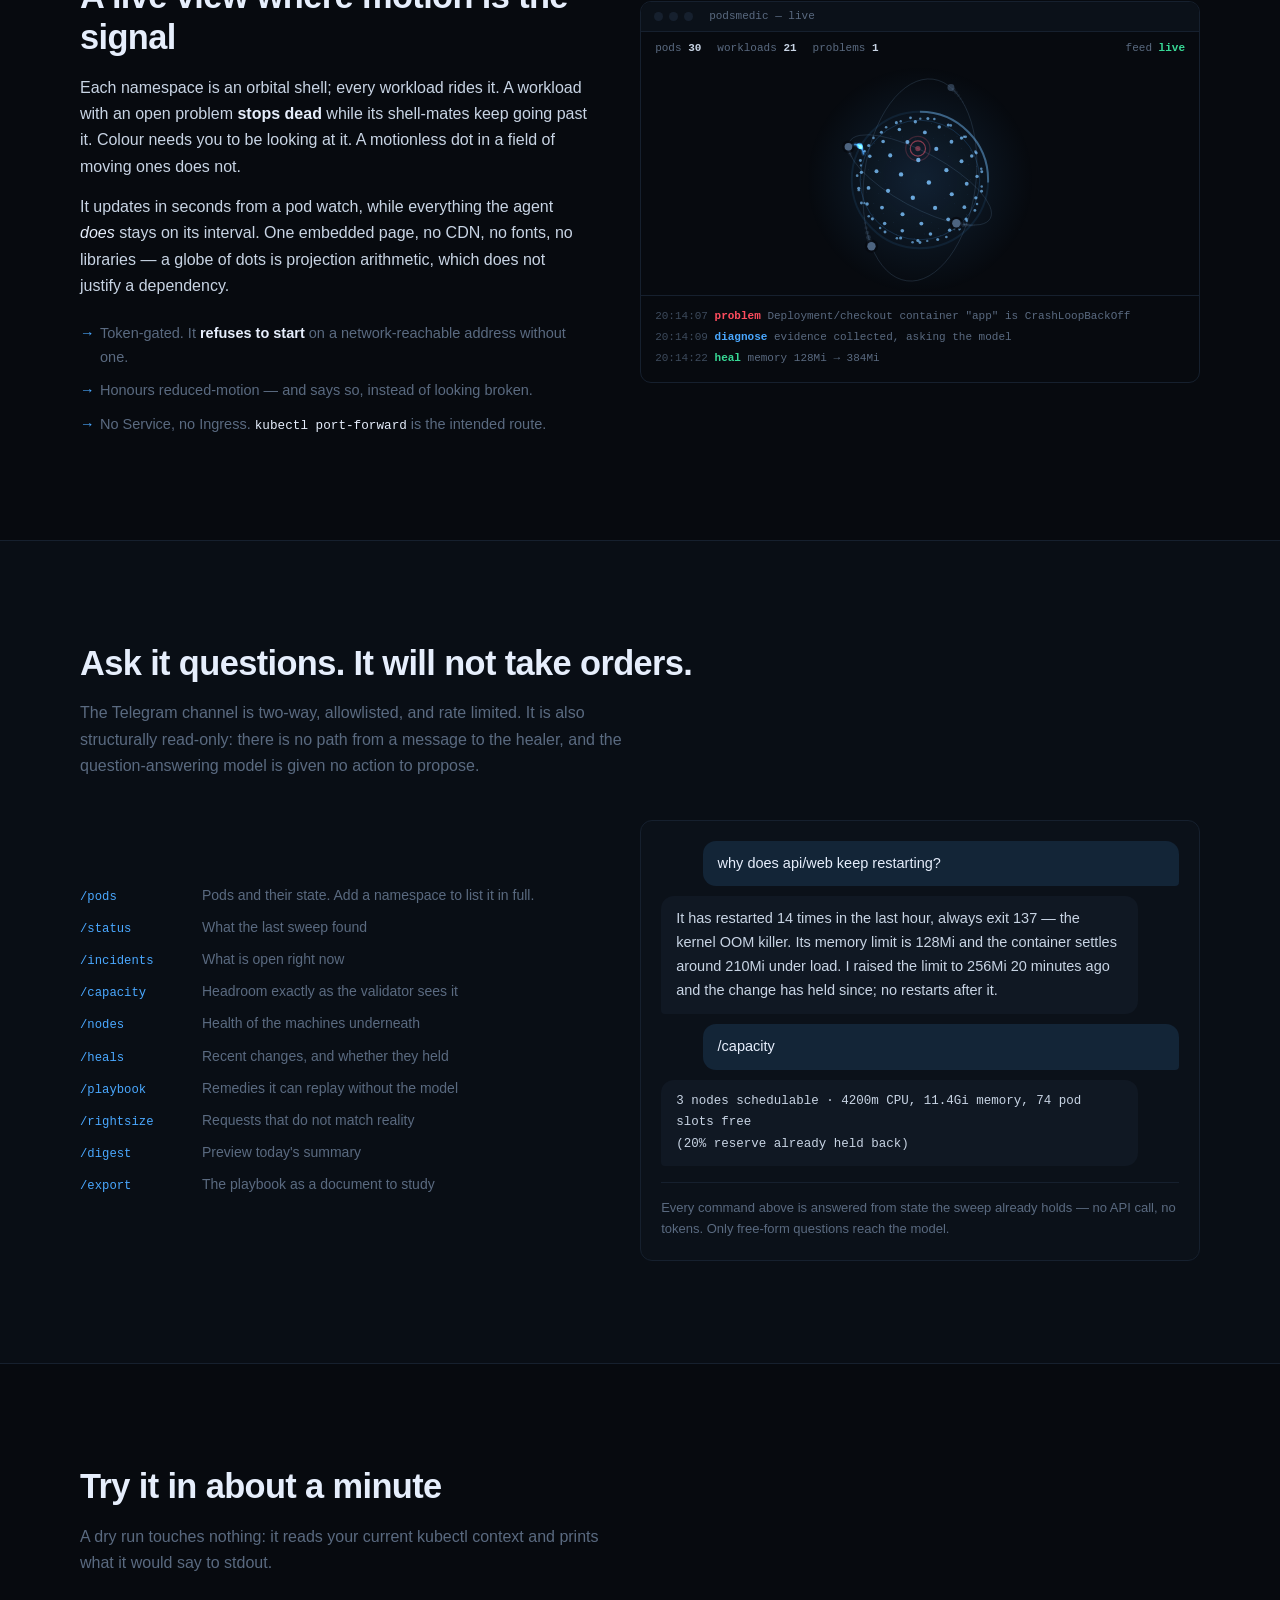
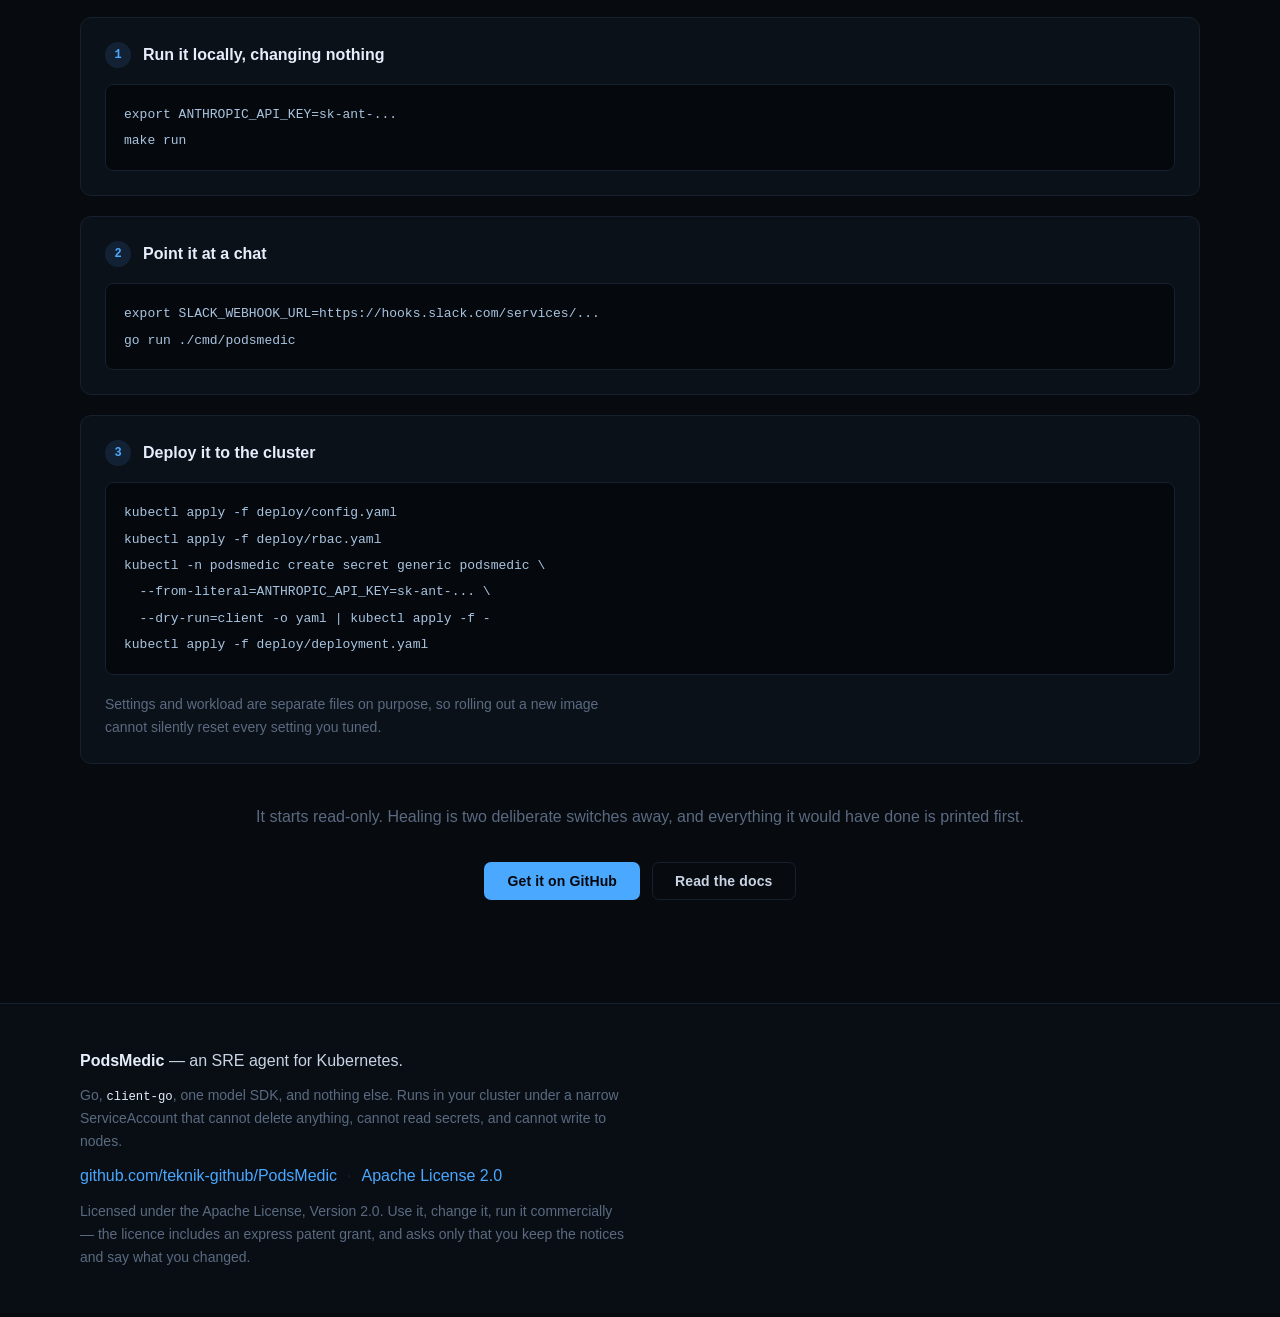
==== commit f0e1c8ee: "Add Apache-2.0 licence, and make the landing page's globe move The repository had no LICENSE at all," ====
--- a/docs/index.html
+++ b/docs/index.html
@@ -67,7 +67,8 @@
         <a class="btn btn-ghost" href="https://github.com/teknik-github/PodsMedic">Read the source</a>
       </div>
       <p class="fineprint">
-        Self-hosted · stdlib + <code>client-go</code> + one model SDK · no agent sidecars,
+        <a href="https://github.com/teknik-github/PodsMedic/blob/main/LICENSE">Apache&nbsp;2.0</a>
+        · self-hosted · stdlib + <code>client-go</code> + one model SDK · no agent sidecars,
         no SaaS, nothing leaves your cluster but the evidence you configure.
       </p>
     </div>
@@ -415,7 +416,16 @@
       narrow ServiceAccount that cannot delete anything, cannot read secrets, and cannot write
       to nodes.
     </p>
-    <p><a href="https://github.com/teknik-github/PodsMedic">github.com/teknik-github/PodsMedic</a></p>
+    <p class="footer-links">
+      <a href="https://github.com/teknik-github/PodsMedic">github.com/teknik-github/PodsMedic</a>
+      <span aria-hidden="true">·</span>
+      <a href="https://github.com/teknik-github/PodsMedic/blob/main/LICENSE">Apache License 2.0</a>
+    </p>
+    <p class="dim">
+      Licensed under the Apache License, Version 2.0. Use it, change it, run it commercially —
+      the licence includes an express patent grant, and asks only that you keep the notices and
+      say what you changed.
+    </p>
   </div>
 </footer>
 
--- a/docs/styles.css
+++ b/docs/styles.css
@@ -356,6 +356,8 @@
 .site-footer { border-top: 1px solid var(--rule); padding-block: 44px; background: var(--bg-band); }
 .footer-inner { display: grid; gap: 10px; }
 .footer-inner .dim { color: var(--dim); font-size: 14px; max-width: 70ch; }
+.footer-links { display: flex; flex-wrap: wrap; gap: 10px; align-items: baseline; }
+.footer-links span { color: var(--rule); }
 
 /* ── reveal on scroll ───────────────────────────────────────────────────── */
 .reveal { opacity: 0; transform: translateY(14px); transition: opacity .5s ease, transform .5s ease; }
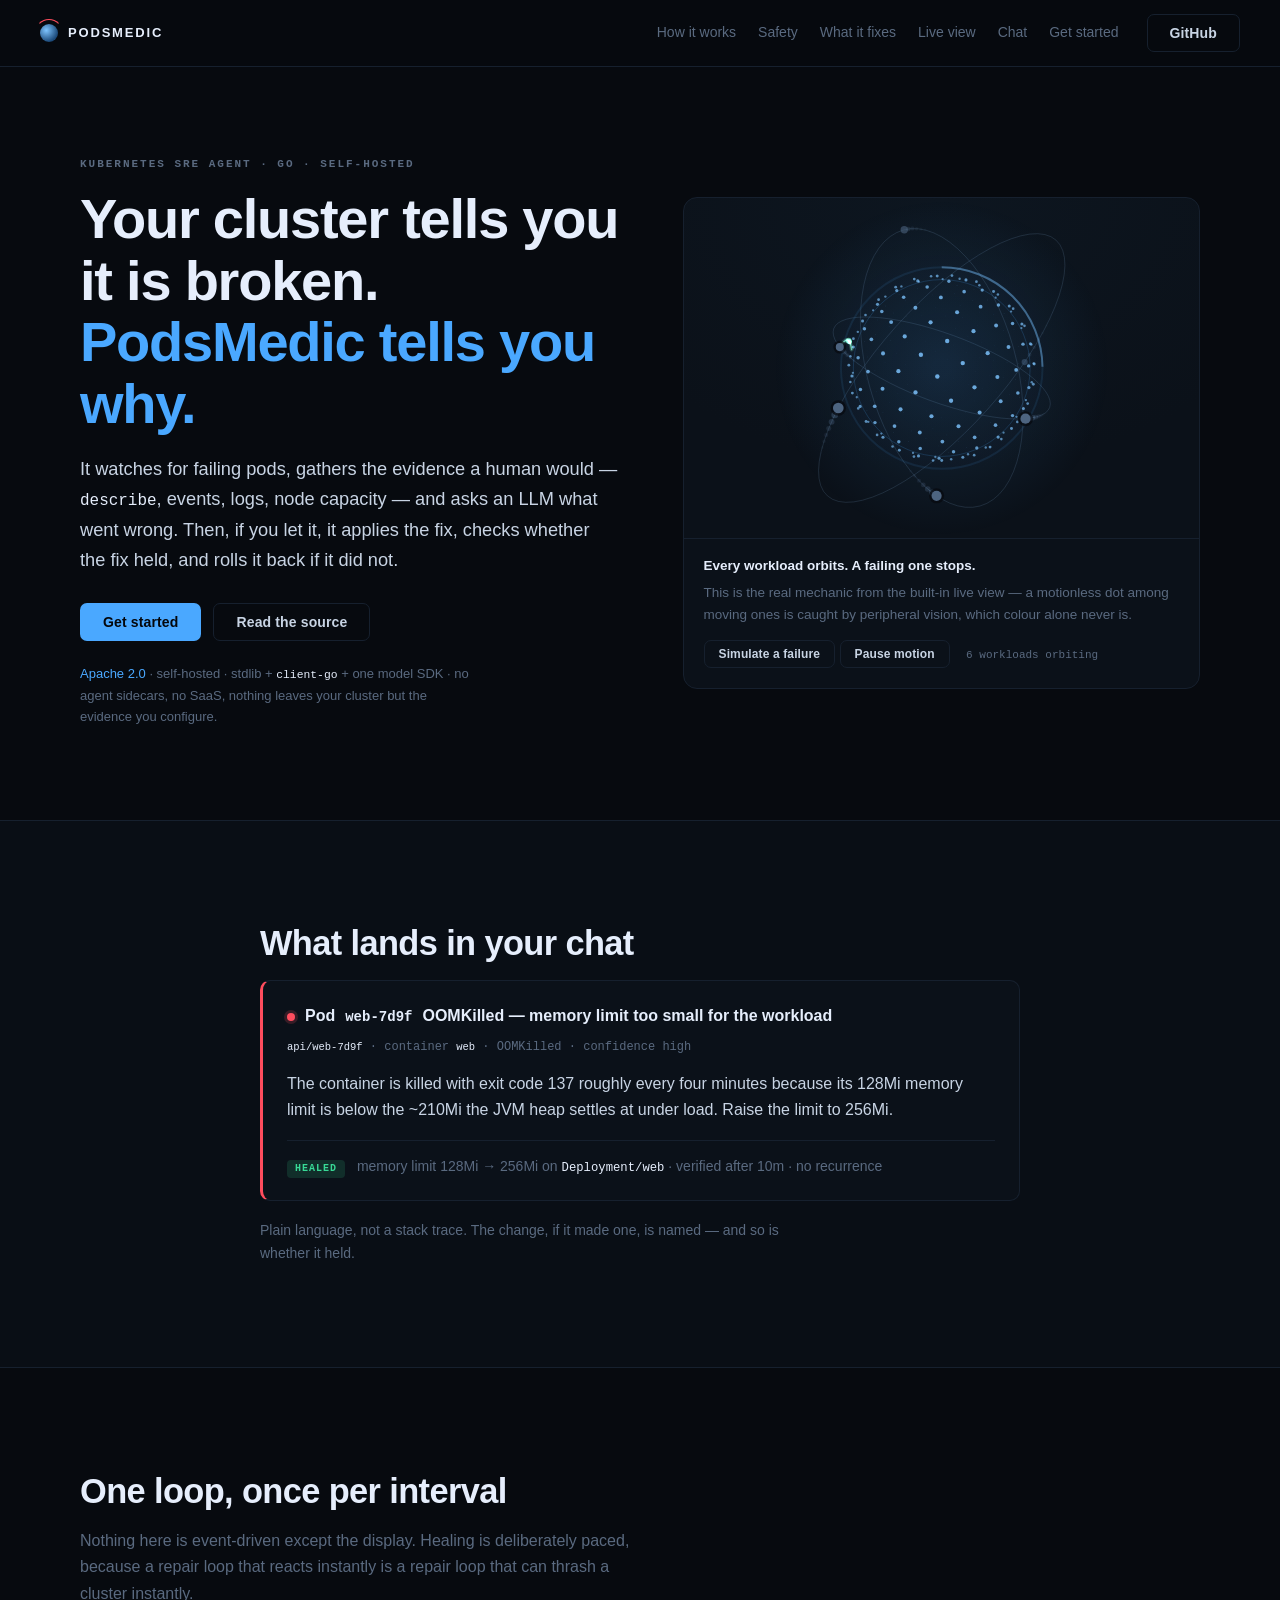
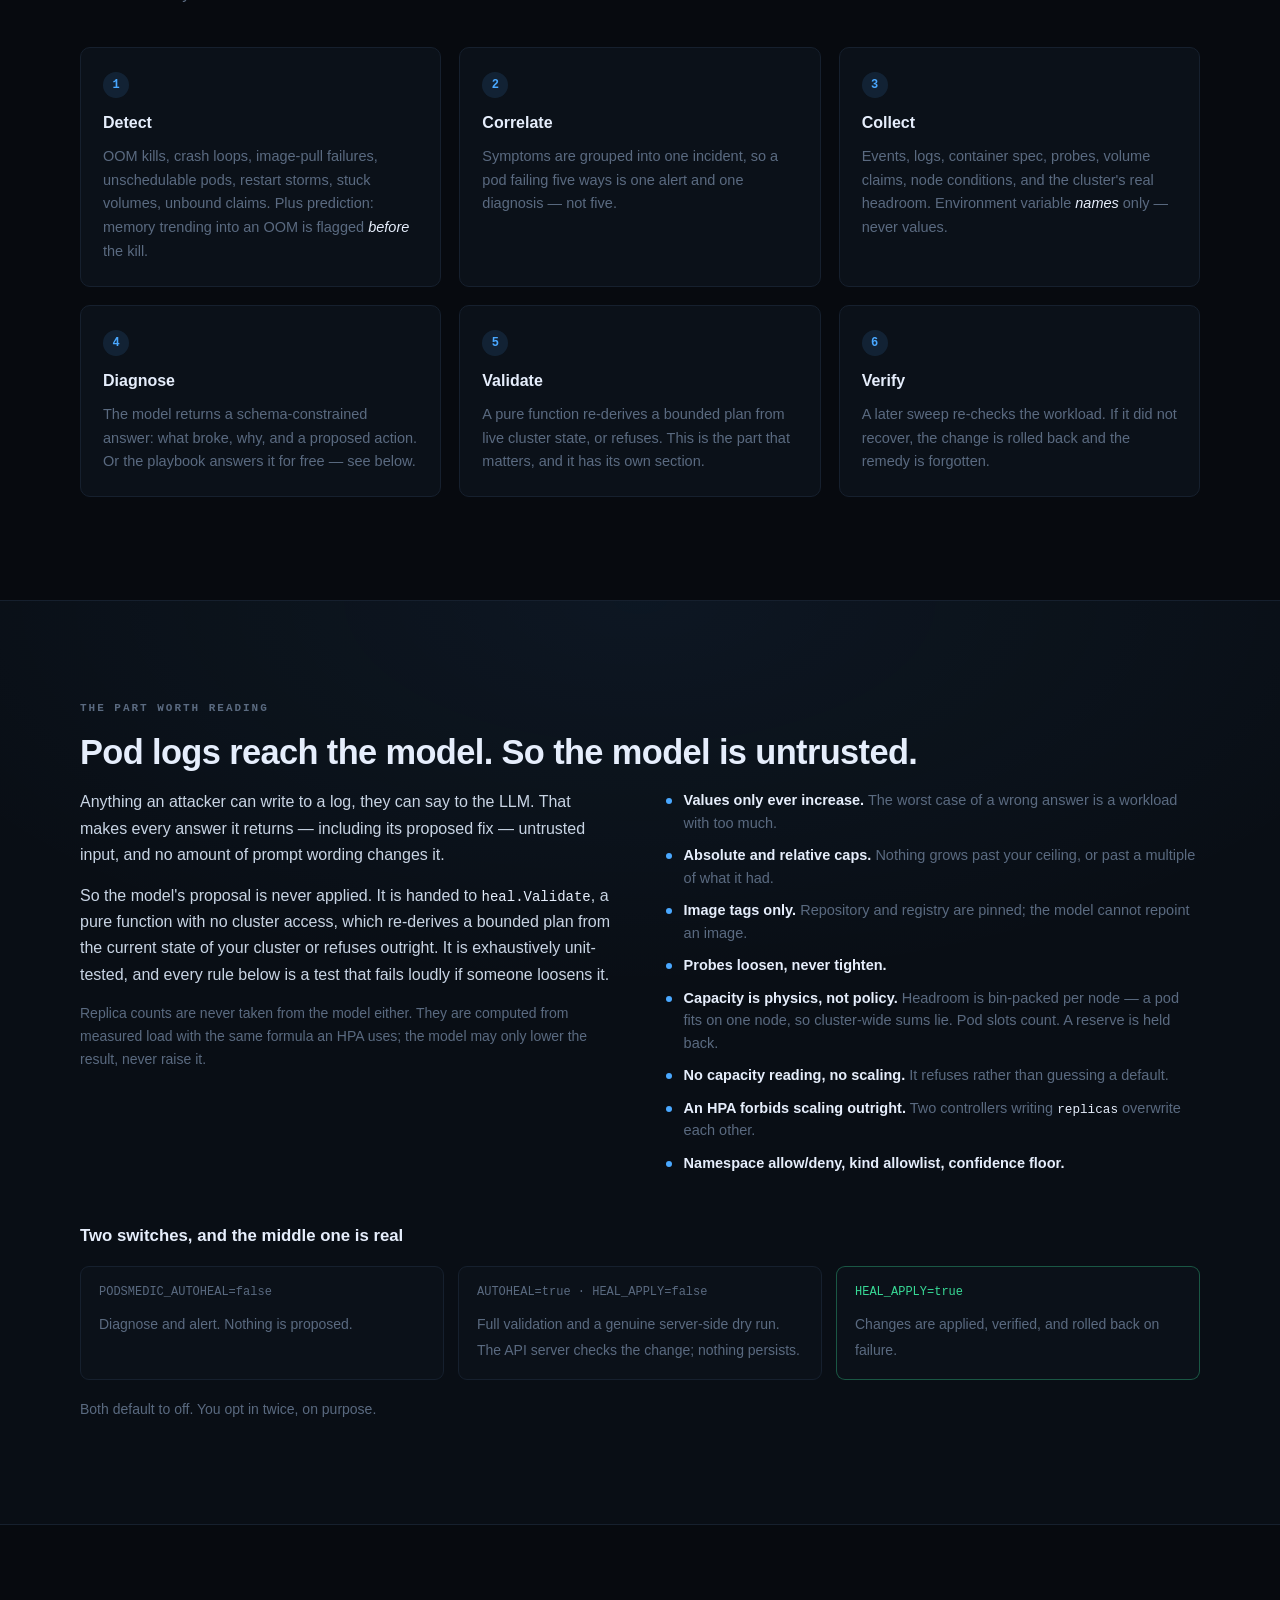
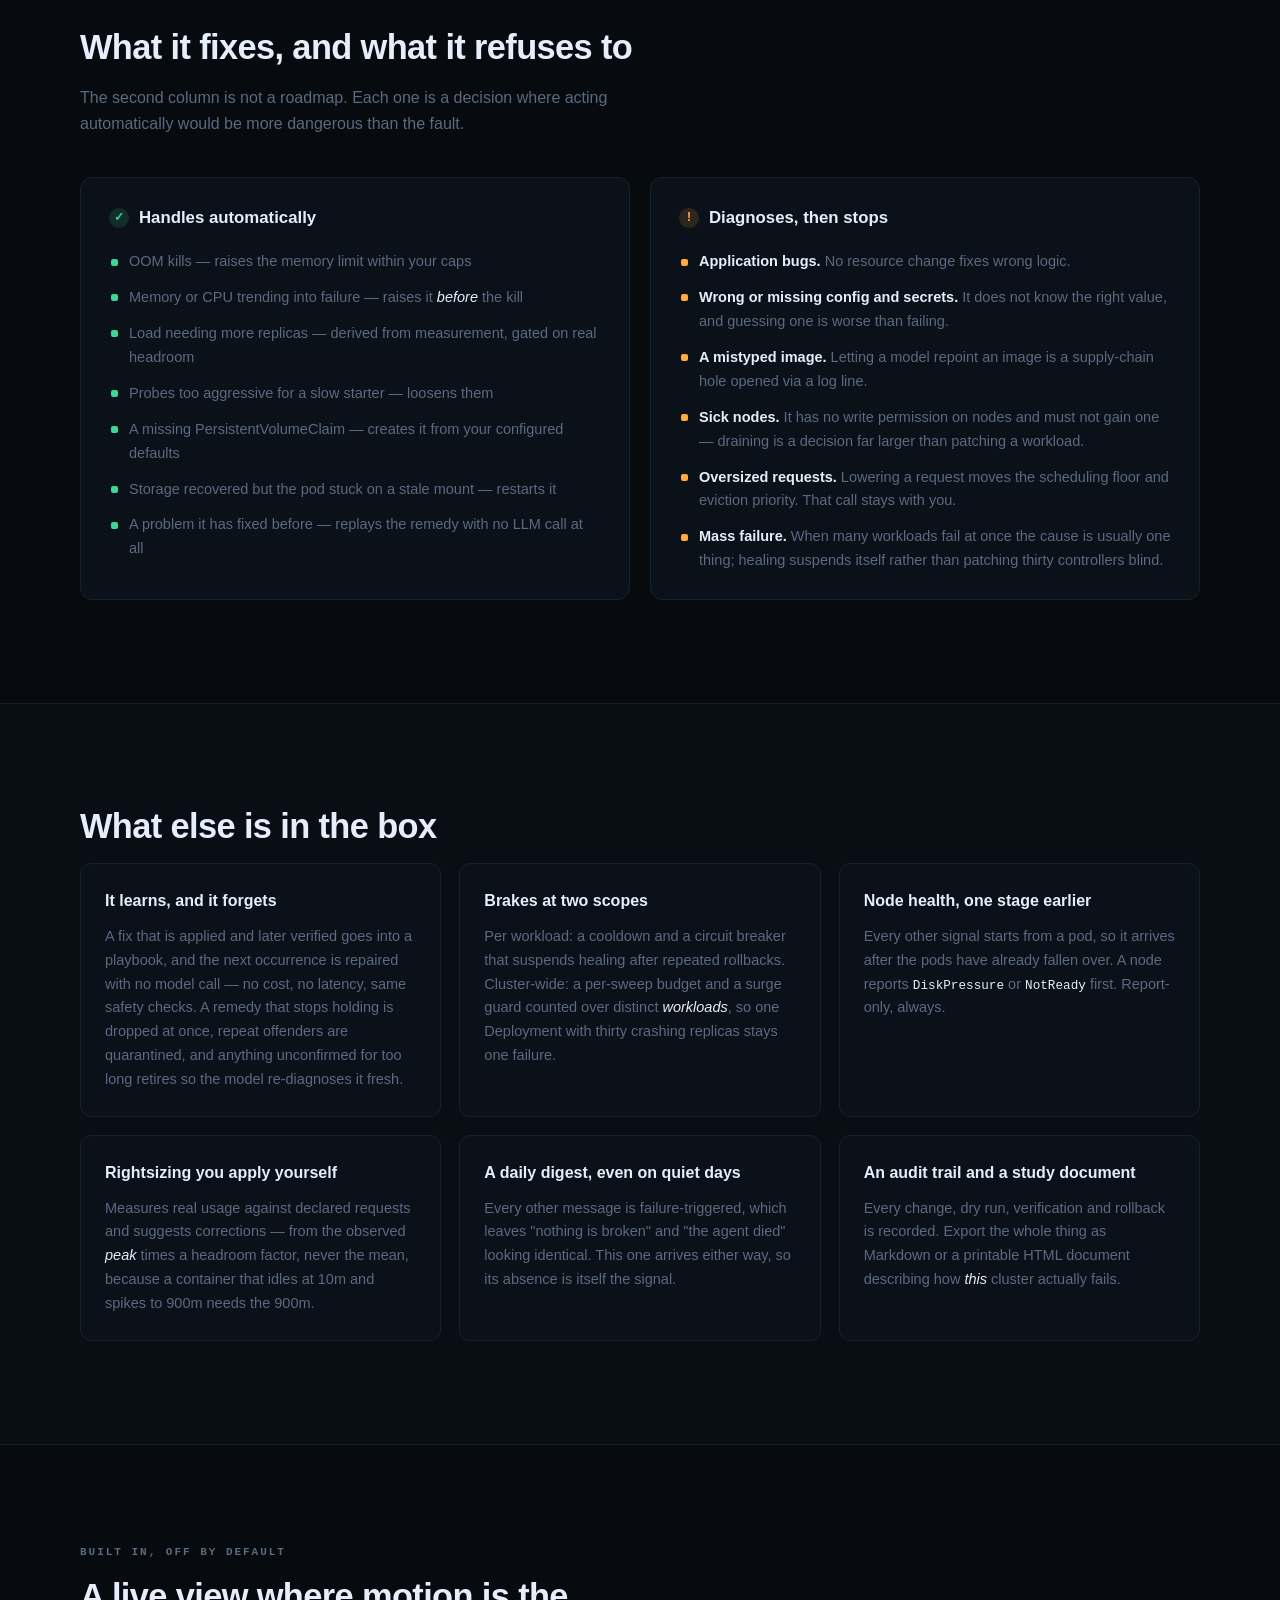
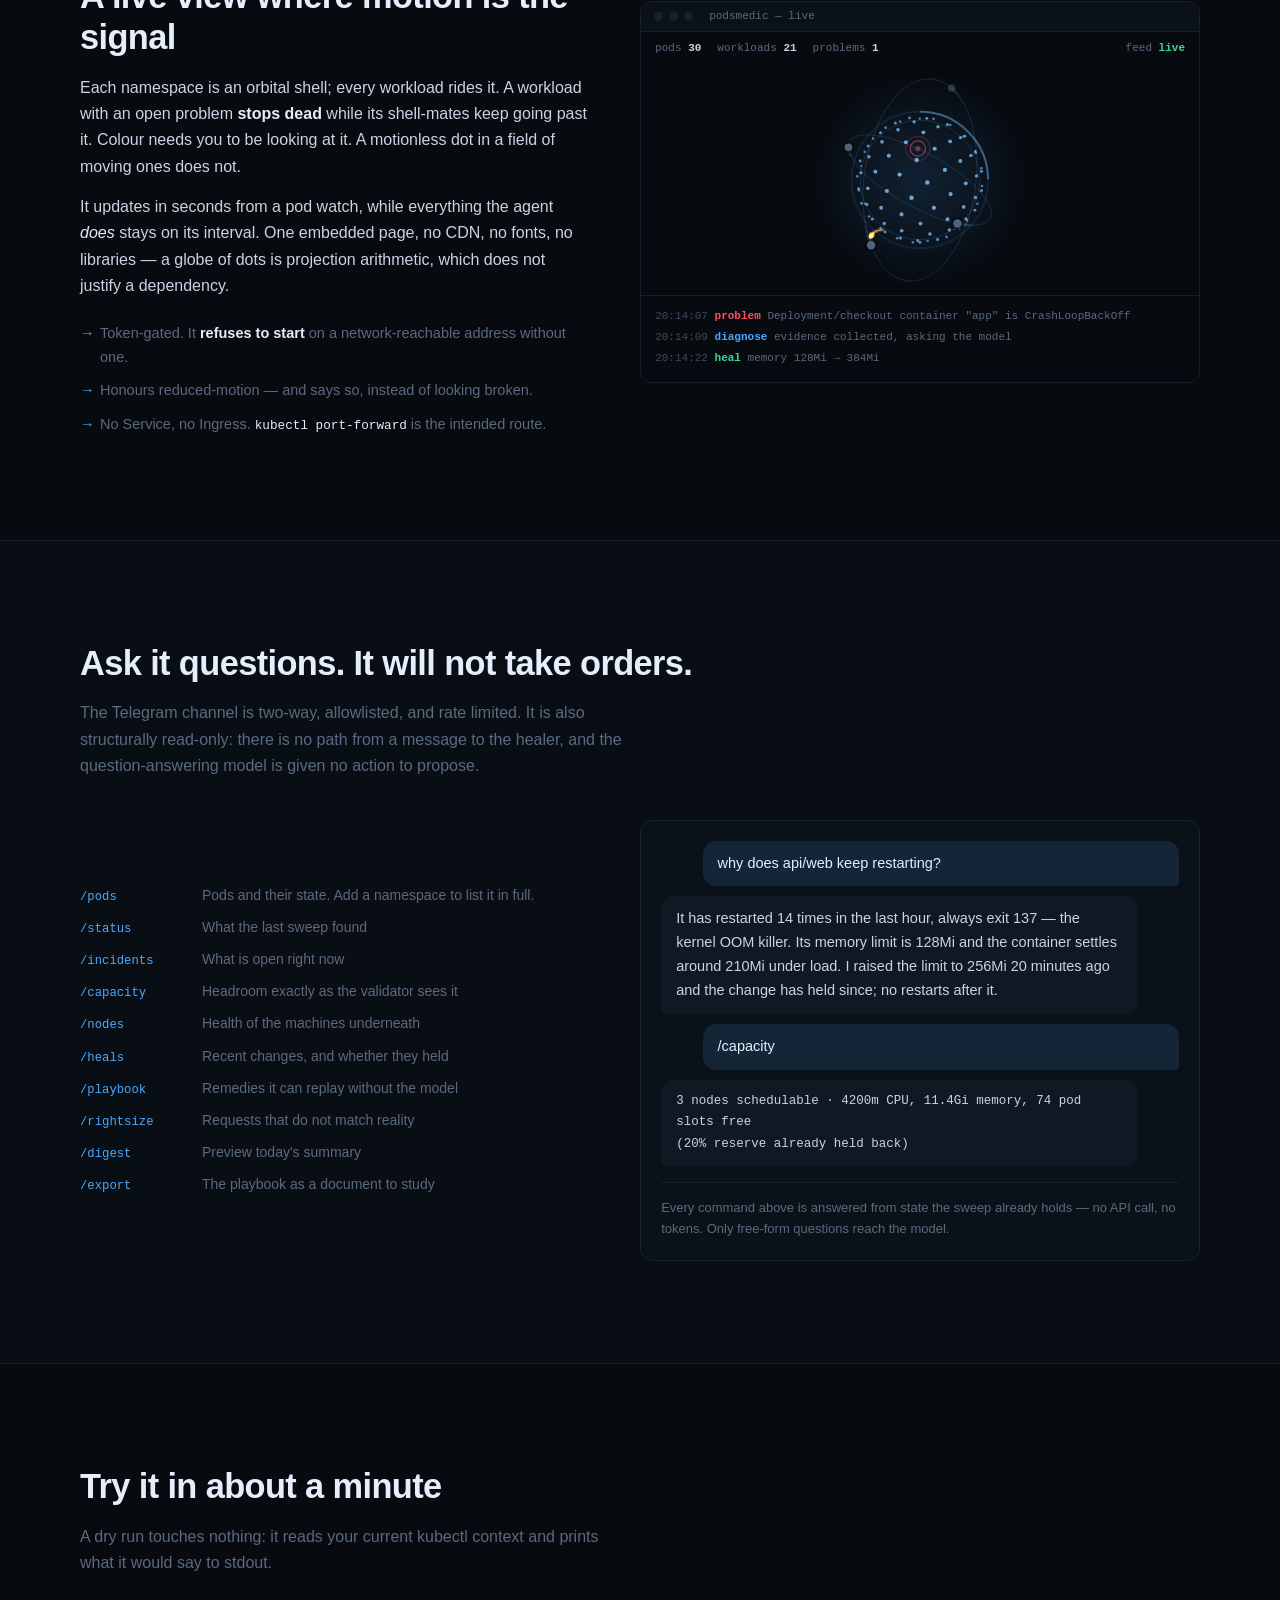
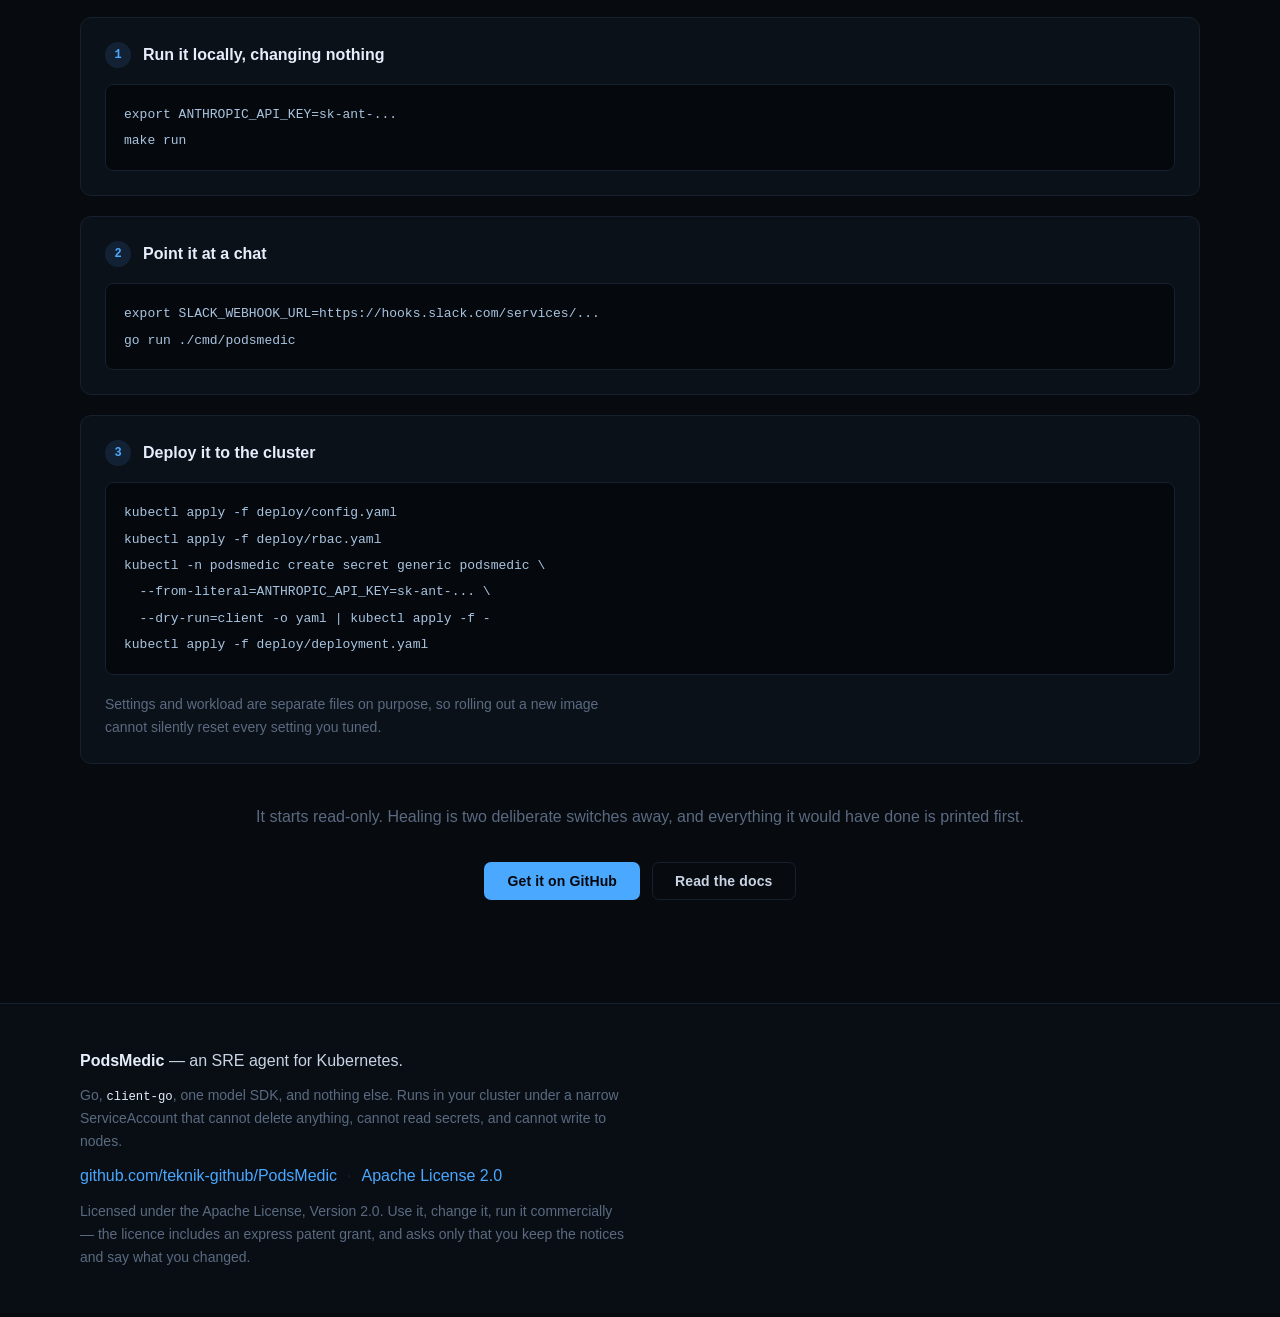
==== commit 0816e510: "Landing page: the hero orbit runs under reduced motion too Reported as "the globe does not turn", an" ====
--- a/docs/index.html
+++ b/docs/index.html
@@ -82,6 +82,7 @@
           moving ones is caught by peripheral vision, which colour alone never is.
         </p>
         <button class="btn btn-small" id="crash-btn" type="button">Simulate a failure</button>
+        <button class="btn btn-small" id="motion-btn" type="button" aria-pressed="false">Pause motion</button>
         <span class="demo-status" id="demo-status" role="status">3 workloads orbiting</span>
       </figcaption>
     </figure>
